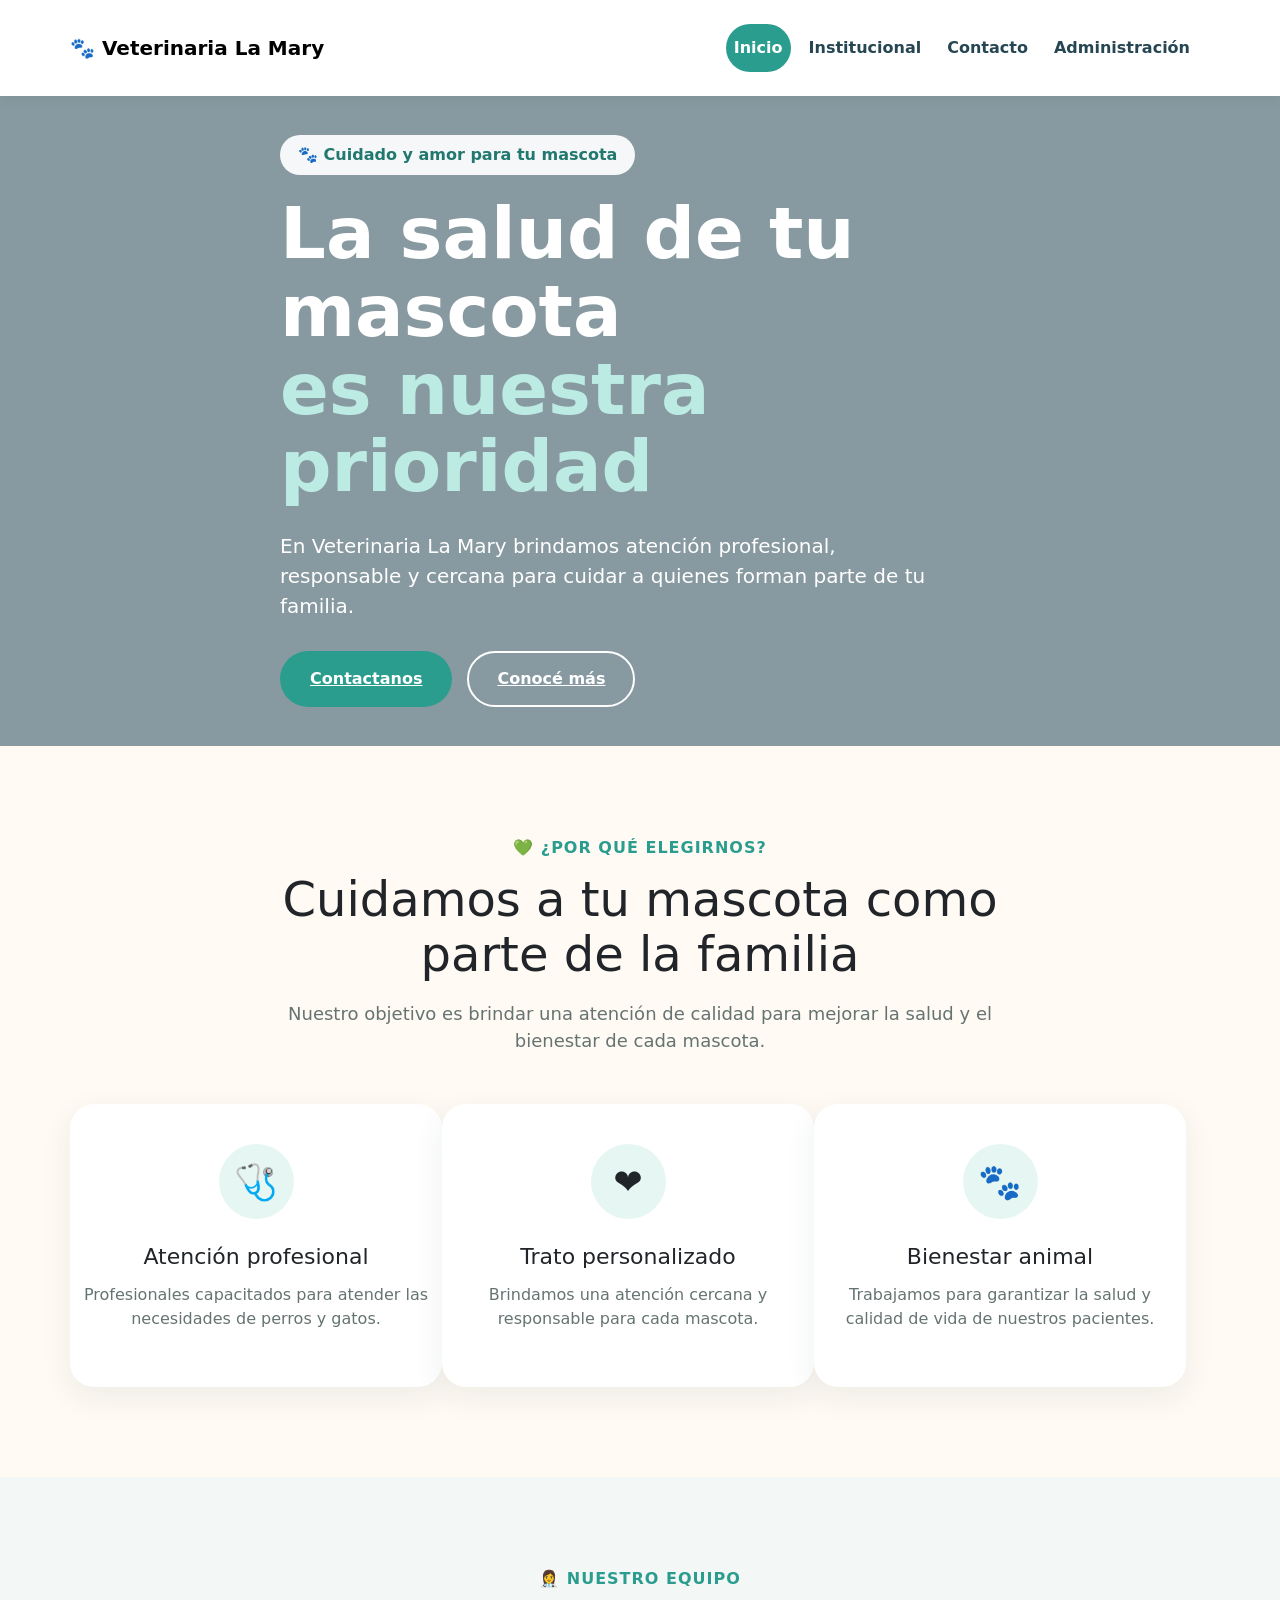
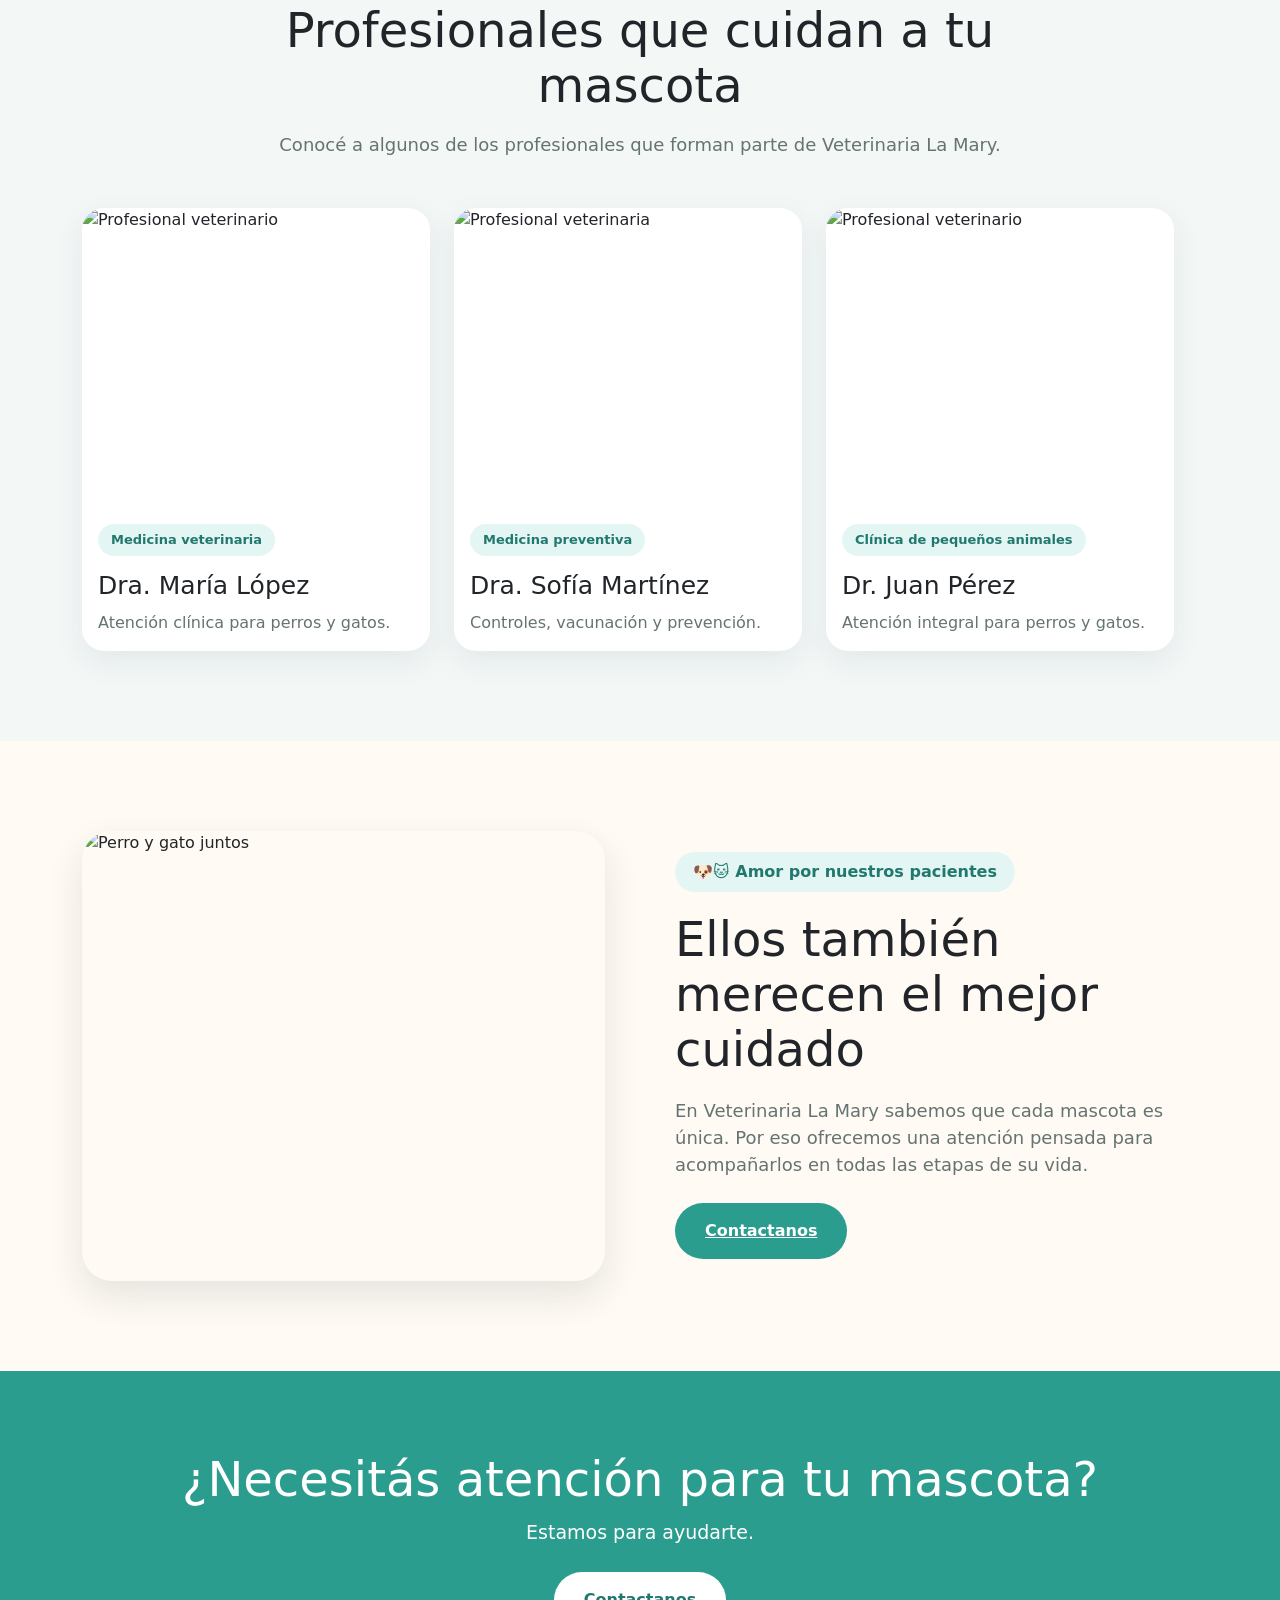
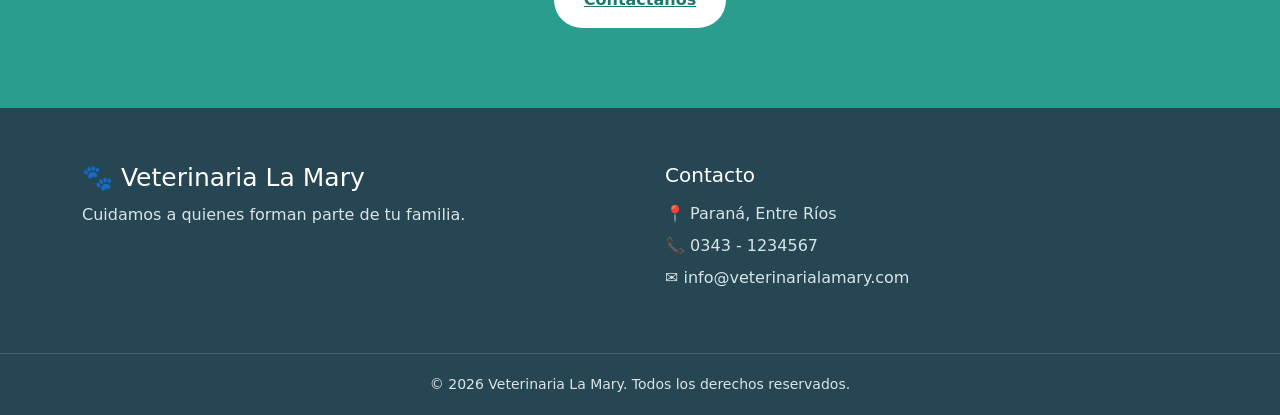
==== index.html @ 5f36e7ee "Add files via upload" ====
<!DOCTYPE html>
<html lang="es">

<head>
    <meta charset="UTF-8">
    <meta name="viewport" content="width=device-width, initial-scale=1.0">

    <title>Veterinaria La Mary</title>

    <!-- CSS propio -->
    <link rel="stylesheet" href="style.css?v=2">

    <!-- Bootstrap -->
    <link
        href="https://cdn.jsdelivr.net/npm/bootstrap@5.3.3/dist/css/bootstrap.min.css"
        rel="stylesheet"
    >
</head>

<body>

    <!-- ENCABEZADO -->
    <header class="header">

        <nav class="navbar navbar-expand-lg">

            <div class="container contenedor nav">

                <!-- LOGO -->
                <a href="index.html" class="navbar-brand logo">
                    🐾 Veterinaria La Mary
                </a>

                <!-- BOTÓN DEL MENÚ EN CELULAR -->
                <button
                    class="navbar-toggler"
                    type="button"
                    data-bs-toggle="collapse"
                    data-bs-target="#menuPrincipal"
                    aria-controls="menuPrincipal"
                    aria-expanded="false"
                    aria-label="Abrir menú"
                >
                    <span class="navbar-toggler-icon"></span>
                </button>

                <!-- MENÚ -->
                <div class="collapse navbar-collapse" id="menuPrincipal">

                    <nav class="navbar-nav ms-auto">

                        <a
                            href="index.html"
                            class="nav-link activo"
                        >
                            Inicio
                        </a>

                        <a
                            href="institucional.html"
                            class="nav-link"
                        >
                            Institucional
                        </a>

                        <a
                            href="contacto.html"
                            class="nav-link"
                        >
                            Contacto
                        </a>

                        <a
                            href="admin.html"
                            class="nav-link"
                        >
                            Administración
                        </a>

                    </nav>

                </div>

            </div>

        </nav>

    </header>


    <!-- PORTADA -->
    <main>

        <section class="hero">

            <div class="hero-contenido">

                <span class="etiqueta">
                    🐾 Cuidado y amor para tu mascota
                </span>

                <h1>
                    La salud de tu mascota
                    <span>es nuestra prioridad</span>
                </h1>

                <p>
                    En Veterinaria La Mary brindamos atención profesional,
                    responsable y cercana para cuidar a quienes forman parte
                    de tu familia.
                </p>

                <div class="botones">

                    <a
                        href="contacto.html"
                        class="boton boton-principal"
                    >
                        Contactanos
                    </a>

                    <a
                        href="institucional.html"
                        class="boton boton-secundario"
                    >
                        Conocé más
                    </a>

                </div>

            </div>

        </section>


        <!-- BENEFICIOS -->
        <section class="seccion beneficios">

            <div class="container contenedor">

                <div class="titulo-seccion">

                    <span>
                        💚 ¿Por qué elegirnos?
                    </span>

                    <h2>
                        Cuidamos a tu mascota como parte de la familia
                    </h2>

                    <p>
                        Nuestro objetivo es brindar una atención de calidad
                        para mejorar la salud y el bienestar de cada mascota.
                    </p>

                </div>


                <div class="beneficios-grid row g-4">

                    <article class="beneficio col-12 col-sm-6 col-lg-4">

                        <div class="icono">
                            🩺
                        </div>

                        <h3>
                            Atención profesional
                        </h3>

                        <p>
                            Profesionales capacitados para atender las
                            necesidades de perros y gatos.
                        </p>

                    </article>


                    <article class="beneficio col-12 col-sm-6 col-lg-4">

                        <div class="icono">
                            ❤️
                        </div>

                        <h3>
                            Trato personalizado
                        </h3>

                        <p>
                            Brindamos una atención cercana y responsable
                            para cada mascota.
                        </p>

                    </article>


                    <article class="beneficio col-12 col-sm-6 col-lg-4">

                        <div class="icono">
                            🐾
                        </div>

                        <h3>
                            Bienestar animal
                        </h3>

                        <p>
                            Trabajamos para garantizar la salud y calidad
                            de vida de nuestros pacientes.
                        </p>

                    </article>

                </div>

            </div>

        </section>


        <!-- PROFESIONALES -->
        <section class="seccion equipo">

            <div class="container contenedor">

                <div class="titulo-seccion">

                    <span>
                        👩‍⚕️ Nuestro equipo
                    </span>

                    <h2>
                        Profesionales que cuidan a tu mascota
                    </h2>

                    <p>
                        Conocé a algunos de los profesionales que forman parte
                        de Veterinaria La Mary.
                    </p>

                </div>


                <!-- GRID DE BOOTSTRAP -->
                <div class="profesionales-grid row g-4 justify-content-center">

                    <!-- PROFESIONAL 1 -->
                    <article class="profesional col-12 col-sm-6 col-lg-4">

                        <!-- BOOTSTRAP CARD -->
                        <div class="card h-100">

                            <img
                                src="./img/veterinario1.jpg"
                                alt="Profesional veterinario"
                                class="card-img-top img-fluid"
                            >

                            <div class="profesional-contenido card-body">

                                <span class="especialidad">
                                    Medicina veterinaria
                                </span>

                                <h3 class="card-title">
                                    Dra. María López
                                </h3>

                                <p class="card-text">
                                    Atención clínica para perros y gatos.
                                </p>

                            </div>

                        </div>

                    </article>


                    <!-- PROFESIONAL 2 -->
                    <article class="profesional col-12 col-sm-6 col-lg-4">

                        <!-- BOOTSTRAP CARD -->
                        <div class="card h-100">

                            <img
                                src="./img/veterinario2.jpg"
                                alt="Profesional veterinaria"
                                class="card-img-top img-fluid"
                            >

                            <div class="profesional-contenido card-body">

                                <span class="especialidad">
                                    Medicina preventiva
                                </span>

                                <h3 class="card-title">
                                    Dra. Sofía Martínez
                                </h3>

                                <p class="card-text">
                                    Controles, vacunación y prevención.
                                </p>

                            </div>

                        </div>

                    </article>


                    <!-- PROFESIONAL 3 -->
                    <article class="profesional col-12 col-sm-6 col-lg-4">

                        <!-- BOOTSTRAP CARD -->
                        <div class="card h-100">

                            <img
                                src="./img/veterinario3.jpg"
                                alt="Profesional veterinario"
                                class="card-img-top img-fluid"
                            >

                            <div class="profesional-contenido card-body">

                                <span class="especialidad">
                                    Clínica de pequeños animales
                                </span>

                                <h3 class="card-title">
                                    Dr. Juan Pérez
                                </h3>

                                <p class="card-text">
                                    Atención integral para perros y gatos.
                                </p>

                            </div>

                        </div>

                    </article>

                </div>

            </div>

        </section>


        <!-- MASCOTAS -->
        <section class="seccion mascotas">

            <div class="container contenedor mascotas-contenedor">

                <div class="mascotas-imagen">

                    <img
                        src="./img/mascotas.jpg"
                        alt="Perro y gato juntos"
                        class="img-fluid"
                    >

                </div>


                <div class="mascotas-texto">

                    <span class="etiqueta">
                        🐶🐱 Amor por nuestros pacientes
                    </span>

                    <h2>
                        Ellos también merecen
                        el mejor cuidado
                    </h2>

                    <p>
                        En Veterinaria La Mary sabemos que cada mascota
                        es única. Por eso ofrecemos una atención pensada
                        para acompañarlos en todas las etapas de su vida.
                    </p>

                    <a
                        href="contacto.html"
                        class="boton boton-principal"
                    >
                        Contactanos
                    </a>

                </div>

            </div>

        </section>


        <!-- LLAMADO A LA ACCIÓN -->
        <section class="cta">

            <div class="container contenedor">

                <h2>
                    ¿Necesitás atención para tu mascota?
                </h2>

                <p>
                    Estamos para ayudarte.
                </p>

                <a
                    href="contacto.html"
                    class="boton boton-blanco"
                >
                    Contactanos
                </a>

            </div>

        </section>

    </main>


    <!-- PIE DE PÁGINA -->
    <footer class="footer">

        <div class="container contenedor footer-contenido">

            <div>

                <h3>
                    🐾 Veterinaria La Mary
                </h3>

                <p>
                    Cuidamos a quienes forman parte de tu familia.
                </p>

            </div>


            <div>

                <h4>
                    Contacto
                </h4>

                <p>
                    📍 Paraná, Entre Ríos
                </p>

                <p>
                    📞 0343 - 1234567
                </p>

                <p>
                    ✉️ info@veterinarialamary.com
                </p>

            </div>

        </div>


        <div class="footer-bottom">

            <p>
                © 2026 Veterinaria La Mary. Todos los derechos reservados.
            </p>

        </div>

    </footer>


    <!-- JavaScript de Bootstrap -->
    <script
        src="https://cdn.jsdelivr.net/npm/bootstrap@5.3.3/dist/js/bootstrap.bundle.min.js">
    </script>

    <script src="js/app.js"></script>

</body>

</html>
---- style.css ----
/* =========================
   CONFIGURACIÓN GENERAL
========================= */

:root {
    --verde: #2a9d8f;
    --verde-oscuro: #21786e;
    --verde-claro: #70c1b3;

    --crema: #fffaf3;
    --crema-oscuro: #f5eee3;

    --azul: #264653;

    --blanco: #ffffff;

    --gris: #f3f7f6;
    --gris-texto: #657472;
}

* {
    margin: 0;
    padding: 0;
    box-sizing: border-box;
}

html {
    scroll-behavior: smooth;
}

body {
    font-family: Arial, Helvetica, sans-serif;
    color: var(--azul);
    background-color: var(--crema);
    line-height: 1.6;
}

img {
    max-width: 100%;
    display: block;
}

a {
    text-decoration: none;
    color: inherit;
}

.contenedor {
    width: min(1100px, 90%);
    margin: 0 auto;
}


/* =========================
   HEADER
========================= */

.header {
    background-color: var(--blanco);
    position: sticky;
    top: 0;
    z-index: 1000;
    box-shadow: 0 2px 12px rgba(0, 0, 0, 0.06);
}

.nav {
    min-height: 80px;
    display: flex;
    align-items: center;
    justify-content: space-between;
    gap: 30px;
}

.logo {
    font-size: 28px;
    font-weight: 800;
    color: var(--azul);
    white-space: nowrap;
}

.nav nav {
    display: flex;
    align-items: center;
    gap: 10px;
}

.nav nav a {
    padding: 12px 20px;
    border-radius: 30px;
    font-weight: 700;
    color: var(--azul);
    transition: 0.3s ease;
}

.nav nav a:hover {
    color: var(--verde);
    background-color: #eaf7f5;
}

.nav nav a.activo {
    background-color: var(--verde);
    color: var(--blanco);
}


/* =========================
   PORTADA / HERO
========================= */

.hero {
    min-height: 650px;

    background-image:
        linear-gradient(
            rgba(38, 70, 83, 0.55),
            rgba(38, 70, 83, 0.55)
        ),
        url("./img/portada.jpg");

    background-size: cover;
    background-position: center;

    display: flex;
    align-items: center;
}

.hero-contenido {
    width: min(1100px, 90%);
    margin: 0 auto;
    color: var(--blanco);
    max-width: 720px;
}

.etiqueta {
    display: inline-block;
    background-color: rgba(255, 255, 255, 0.92);
    color: var(--verde-oscuro);
    padding: 8px 18px;
    border-radius: 30px;
    font-weight: 700;
    margin-bottom: 20px;
}

.hero h1 {
    font-size: clamp(42px, 6vw, 72px);
    line-height: 1.08;
    margin-bottom: 25px;
    font-weight: 800;
}

.hero h1 span {
    display: block;
    color: #bcebe4;
}

.hero p {
    font-size: 20px;
    max-width: 650px;
    margin-bottom: 30px;
}

.botones {
    display: flex;
    gap: 15px;
    flex-wrap: wrap;
}

.boton {
    display: inline-block;
    padding: 14px 28px;
    border-radius: 30px;
    font-weight: 700;
    transition: 0.3s ease;
    border: 2px solid transparent;
}

.boton-principal {
    background-color: var(--verde);
    color: var(--blanco);
}

.boton-principal:hover {
    background-color: var(--verde-oscuro);
    transform: translateY(-2px);
}

.boton-secundario {
    background-color: transparent;
    color: var(--blanco);
    border-color: var(--blanco);
}

.boton-secundario:hover {
    background-color: var(--blanco);
    color: var(--azul);
}

.boton-blanco {
    background-color: var(--blanco);
    color: var(--verde-oscuro);
}

.boton-blanco:hover {
    transform: translateY(-2px);
}


/* =========================
   SECCIONES
========================= */

.seccion {
    padding: 90px 0;
}

.titulo-seccion {
    text-align: center;
    max-width: 750px;
    margin: 0 auto 50px;
}

.titulo-seccion > span {
    display: inline-block;
    color: var(--verde);
    font-weight: 800;
    text-transform: uppercase;
    letter-spacing: 1px;
    margin-bottom: 12px;
}

.titulo-seccion h2 {
    font-size: clamp(32px, 4vw, 48px);
    line-height: 1.15;
    margin-bottom: 18px;
}

.titulo-seccion p {
    color: var(--gris-texto);
    font-size: 18px;
}


/* =========================
   BENEFICIOS
========================= */

.beneficios {
    background-color: var(--crema);
}

.beneficios-grid {
    width: 100%;
}

.beneficio {
    background-color: var(--blanco);
    padding: 40px 30px;
    text-align: center;
    border-radius: 24px;
    box-shadow: 0 10px 30px rgba(38, 70, 83, 0.08);
    transition: 0.3s ease;
}

.beneficio:hover {
    transform: translateY(-6px);
}

.icono {
    width: 75px;
    height: 75px;
    margin: 0 auto 25px;
    border-radius: 50%;
    background-color: #e5f6f3;

    display: flex;
    align-items: center;
    justify-content: center;

    font-size: 35px;
}

.beneficio h3 {
    font-size: 22px;
    margin-bottom: 12px;
}

.beneficio p {
    color: var(--gris-texto);
}


/* =========================
   PROFESIONALES
========================= */

.equipo {
    background-color: var(--gris);
}

.profesionales-grid {
    width: 100%;
}

.profesional {
    transition: 0.3s ease;
}

.profesional:hover {
    transform: translateY(-6px);
}

.profesional .card {
    height: 100%;
    background-color: var(--blanco);
    border: none;
    border-radius: 22px;
    overflow: hidden;
    box-shadow: 0 10px 30px rgba(38, 70, 83, 0.08);
}

.profesional img {
    width: 100%;
    height: 300px;
    object-fit: cover;
}

.profesional-contenido {
    padding: 25px;
}

.especialidad {
    display: inline-block;
    background-color: #e4f6f3;
    color: var(--verde-oscuro);
    padding: 6px 13px;
    border-radius: 20px;
    font-size: 13px;
    font-weight: 700;
    margin-bottom: 15px;
}

.profesional h3 {
    font-size: 25px;
    margin-bottom: 10px;
}

.profesional p {
    color: var(--gris-texto);
}


/* =========================
   MASCOTAS
========================= */

.mascotas {
    background-color: var(--crema);
}

.mascotas-contenedor {
    display: grid;
    grid-template-columns: 1fr 1fr;
    gap: 70px;
    align-items: center;
}

.mascotas-imagen img {
    width: 100%;
    height: 450px;
    object-fit: cover;
    border-radius: 30px;
    box-shadow: 0 15px 35px rgba(38, 70, 83, 0.12);
}

.mascotas-texto .etiqueta {
    background-color: #e4f6f3;
    color: var(--verde-oscuro);
}

.mascotas-texto h2 {
    font-size: clamp(32px, 4vw, 48px);
    line-height: 1.15;
    margin-bottom: 20px;
}

.mascotas-texto p {
    color: var(--gris-texto);
    font-size: 18px;
    margin-bottom: 25px;
}


/* =========================
   CTA
========================= */

.cta {
    background-color: var(--verde);
    color: var(--blanco);
    text-align: center;
    padding: 80px 0;
}

.cta h2 {
    font-size: clamp(32px, 4vw, 48px);
    margin-bottom: 10px;
}

.cta p {
    font-size: 19px;
    margin-bottom: 25px;
}


/* =========================
   FOOTER
========================= */

.footer {
    background-color: var(--azul);
    color: var(--blanco);
}

.footer-contenido {
    padding: 55px 0;
    display: grid;
    grid-template-columns: 1fr 1fr;
    gap: 50px;
}

.footer h3 {
    font-size: 25px;
    margin-bottom: 10px;
}

.footer h4 {
    font-size: 20px;
    margin-bottom: 15px;
}

.footer p {
    color: #d9e4e6;
    margin-bottom: 8px;
}

.footer-bottom {
    border-top: 1px solid rgba(255, 255, 255, 0.15);
    text-align: center;
    padding: 20px;
}

.footer-bottom p {
    margin: 0;
    font-size: 14px;
}


/* =========================
   RESPONSIVE
========================= */

@media (max-width: 900px) {

    .mascotas-contenedor {
        grid-template-columns: 1fr;
        gap: 40px;
    }

    .hero {
        min-height: 580px;
    }
}


@media (max-width: 700px) {

    .nav {
        flex-direction: column;
        justify-content: center;
        padding: 20px 0;
    }

    .logo {
        font-size: 24px;
    }

    .nav nav {
        flex-wrap: wrap;
        justify-content: center;
    }

    .nav nav a {
        padding: 9px 13px;
    }

    .hero {
        min-height: 600px;
        background-position: center;
    }

    .hero-contenido {
        text-align: center;
    }

    .hero h1 {
        font-size: 42px;
    }

    .hero p {
        font-size: 17px;
    }

    .botones {
        justify-content: center;
    }

    .seccion {
        padding: 65px 0;
    }

    .profesional img {
        height: 280px;
    }

    .mascotas-imagen img {
        height: 350px;
    }

    .footer-contenido {
        grid-template-columns: 1fr;
        gap: 30px;
        text-align: center;
    }
}


/* =========================================
   PAGINAS INSTITUCIONAL Y CONTACTO
========================================= */

.pagina-institucional,
.pagina-contacto {
    background-image:
        linear-gradient(
            rgba(255, 250, 243, 0.72),
            rgba(255, 250, 243, 0.82)
        ),
        url("./img/mascotas.jpg");

    background-size: cover;
    background-position: center;
    background-attachment: fixed;
}


/* =========================
   CONTENIDO GENERAL
========================= */

.pagina-contenido {
    min-height: calc(100vh - 80px);
    padding: 75px 20px 90px;
}


/* =========================
   TITULO
========================= */

.titulo-pagina {
    text-align: center;
    max-width: 800px;
    margin: 0 auto 45px;
}

.titulo-pagina h1 {
    color: var(--azul);
    font-size: clamp(38px, 5vw, 58px);
    line-height: 1.1;
    margin-bottom: 12px;
}

.titulo-pagina p {
    color: var(--azul);
    font-size: 19px;
}


/* =========================================
   INSTITUCIONAL
========================================= */

.tarjeta-institucional {
    width: min(950px, 100%);
    margin: 0 auto;
    padding: 45px;
    background: rgba(255, 255, 255, 0.92);
    border-radius: 25px;
    box-shadow: 0 15px 45px rgba(38, 70, 83, 0.15);
    backdrop-filter: blur(5px);
}

.bloque-institucional {
    display: grid;
    grid-template-columns: 75px 1fr;
    gap: 25px;
    align-items: start;
    padding: 25px 0;
    border-bottom: 1px solid #e5eeee;
}

.bloque-institucional:first-child {
    padding-top: 0;
}

.icono-institucional {
    width: 65px;
    height: 65px;
    border-radius: 50%;
    background-color: #dff4ef;
    color: var(--verde);
    display: flex;
    align-items: center;
    justify-content: center;
    font-size: 30px;
}

.bloque-institucional h2 {
    color: var(--azul);
    font-size: 27px;
    margin-bottom: 10px;
}

.bloque-institucional p {
    color: var(--gris-texto);
    font-size: 17px;
    margin-bottom: 8px;
}


/* =========================
   VALORES
========================= */

.valores-institucional {
    padding-top: 30px;
}

.titulo-valores {
    display: flex;
    align-items: center;
    gap: 20px;
    margin-bottom: 25px;
}

.titulo-valores h2 {
    color: var(--azul);
    font-size: 27px;
}

.valores-grid {
    display: grid;
    grid-template-columns: repeat(3, 1fr);
    gap: 20px;
}

.valor {
    background-color: rgba(228, 246, 243, 0.75);
    border-radius: 18px;
    padding: 25px 20px;
    text-align: center;
}

.valor > span {
    font-size: 30px;
    display: block;
    margin-bottom: 10px;
}

.valor h3 {
    color: var(--azul);
    font-size: 19px;
    margin-bottom: 8px;
}

.valor p {
    color: var(--gris-texto);
    font-size: 15px;
}


/* =========================================
   CONTACTO
========================================= */

.contacto-grid {
    width: min(1000px, 100%);
    margin: 0 auto;
    display: grid;
    grid-template-columns: 1fr 1fr;
    gap: 25px;
}

.tarjeta-contacto {
    background: rgba(255, 255, 255, 0.93);
    border-radius: 25px;
    padding: 40px;
    box-shadow: 0 15px 45px rgba(38, 70, 83, 0.15);
    backdrop-filter: blur(5px);
}

.tarjeta-contacto h2 {
    color: var(--azul);
    font-size: 30px;
    margin-bottom: 30px;
}


/* =========================
   DATOS
========================= */

.dato-contacto {
    display: grid;
    grid-template-columns: 60px 1fr;
    gap: 18px;
    align-items: center;
    margin-bottom: 25px;
}

.icono-contacto {
    width: 55px;
    height: 55px;
    border-radius: 50%;
    background-color: #dff4ef;
    color: var(--verde);
    display: flex;
    align-items: center;
    justify-content: center;
    font-size: 25px;
}

.dato-contacto h3 {
    color: var(--azul);
    font-size: 18px;
    margin-bottom: 3px;
}

.dato-contacto p {
    color: var(--gris-texto);
    font-size: 15px;
    margin: 0;
}


/* =========================
   FRASE
========================= */

.frase-contacto {
    margin-top: 30px;
    padding: 20px;
    background-color: #e7f6f3;
    border-radius: 18px;
    display: flex;
    align-items: center;
    justify-content: center;
    gap: 15px;
    color: var(--verde-oscuro);
    text-align: center;
}

.frase-contacto p {
    font-size: 17px;
    font-style: italic;
    font-weight: 700;
    margin: 0;
}


/* =========================
   FORMULARIO
========================= */

.campo {
    margin-bottom: 18px;
}

.campo label {
    display: block;
    color: var(--azul);
    font-weight: 700;
    margin-bottom: 7px;
}

.campo input,
.campo textarea {
    width: 100%;
    border: 1px solid #d5e1df;
    border-radius: 10px;
    padding: 13px 15px;
    font-family: inherit;
    font-size: 15px;
    background-color: rgba(255, 255, 255, 0.9);
    color: var(--azul);
    outline: none;
    transition: 0.3s ease;
}

.campo input:focus,
.campo textarea:focus {
    border-color: var(--verde);
    box-shadow: 0 0 0 3px rgba(42, 157, 143, 0.12);
}

.campo textarea {
    resize: vertical;
}

.tarjeta-contacto button {
    width: 100%;
    border: none;
    border-radius: 25px;
    padding: 14px;
    background-color: var(--verde);
    color: white;
    font-size: 16px;
    font-weight: 700;
    cursor: pointer;
    transition: 0.3s ease;
}

.tarjeta-contacto button:hover {
    background-color: var(--verde-oscuro);
    transform: translateY(-2px);
}


/* =========================================
   RESPONSIVE - PAGINAS INTERNAS
========================================= */

@media (max-width: 800px) {

    .tarjeta-institucional {
        padding: 30px 25px;
    }

    .valores-grid {
        grid-template-columns: 1fr;
    }

    .contacto-grid {
        grid-template-columns: 1fr;
    }

}


@media (max-width: 600px) {

    .pagina-contenido {
        padding: 50px 15px 70px;
    }

    .bloque-institucional {
        grid-template-columns: 1fr;
        text-align: center;
    }

    .icono-institucional {
        margin: 0 auto;
    }

    .titulo-valores {
        flex-direction: column;
        text-align: center;
    }

    .tarjeta-contacto {
        padding: 30px 22px;
    }

}


/* =========================================
   NAVBAR BOOTSTRAP - ADMINISTRACIÓN
========================================= */

/* Fondo blanco igual al navbar de Contacto */

.pagina-contacto > .navbar {
    background-color: var(--blanco);
    min-height: 80px;
    box-shadow: 0 2px 12px rgba(0, 0, 0, 0.06);
    position: sticky;
    top: 0;
    z-index: 1000;
}


/* Nombre Veterinaria La Mary */

.pagina-contacto > .navbar .navbar-brand {
    color: var(--azul) !important;
    font-size: 28px;
    font-weight: 800;
    transition: 0.3s ease;
}

.pagina-contacto > .navbar .navbar-brand:hover {
    color: var(--verde) !important;
}


/* Links del menú */

.pagina-contacto > .navbar .nav-link {
    color: var(--azul) !important;
    font-weight: 700;
    padding: 12px 20px !important;
    border-radius: 30px;
    margin-left: 4px;
    transition: 0.3s ease;
}


/* Efecto al pasar el mouse */

.pagina-contacto > .navbar .nav-link:hover {
    color: var(--verde) !important;
    background-color: #eaf7f5;
}


/* Página activa */

.pagina-contacto > .navbar .nav-link.active {
    background-color: var(--verde) !important;
    color: var(--blanco) !important;
}


/* Botón hamburguesa */

.pagina-contacto > .navbar .navbar-toggler {
    border: 2px solid var(--azul);
    padding: 7px 10px;
}

.pagina-contacto > .navbar .navbar-toggler:focus {
    box-shadow: 0 0 0 3px rgba(42, 157, 143, 0.20);
}


/* Icono hamburguesa */

.pagina-contacto > .navbar .navbar-toggler-icon {
    background-image: url("data:image/svg+xml,%3csvg xmlns='http://www.w3.org/2000/svg' viewBox='0 0 30 30'%3e%3cpath stroke='%23264653' stroke-linecap='round' stroke-miterlimit='10' stroke-width='2' d='M4 7h22M4 15h22M4 23h22'/%3e%3c/svg%3e");
}


/* =========================================
   NAVBAR BOOTSTRAP - RESPONSIVE
========================================= */

@media (max-width: 991.98px) {

    .pagina-contacto > .navbar .navbar-collapse {
        background-color: var(--blanco);
        padding: 15px 0;
        margin-top: 10px;
        border-radius: 15px;
    }

    .pagina-contacto > .navbar .nav-link {
        margin: 4px 10px;
        text-align: center;
    }

}


@media (max-width: 700px) {

    .pagina-contacto > .navbar .navbar-brand {
        font-size: 23px;
    }

}
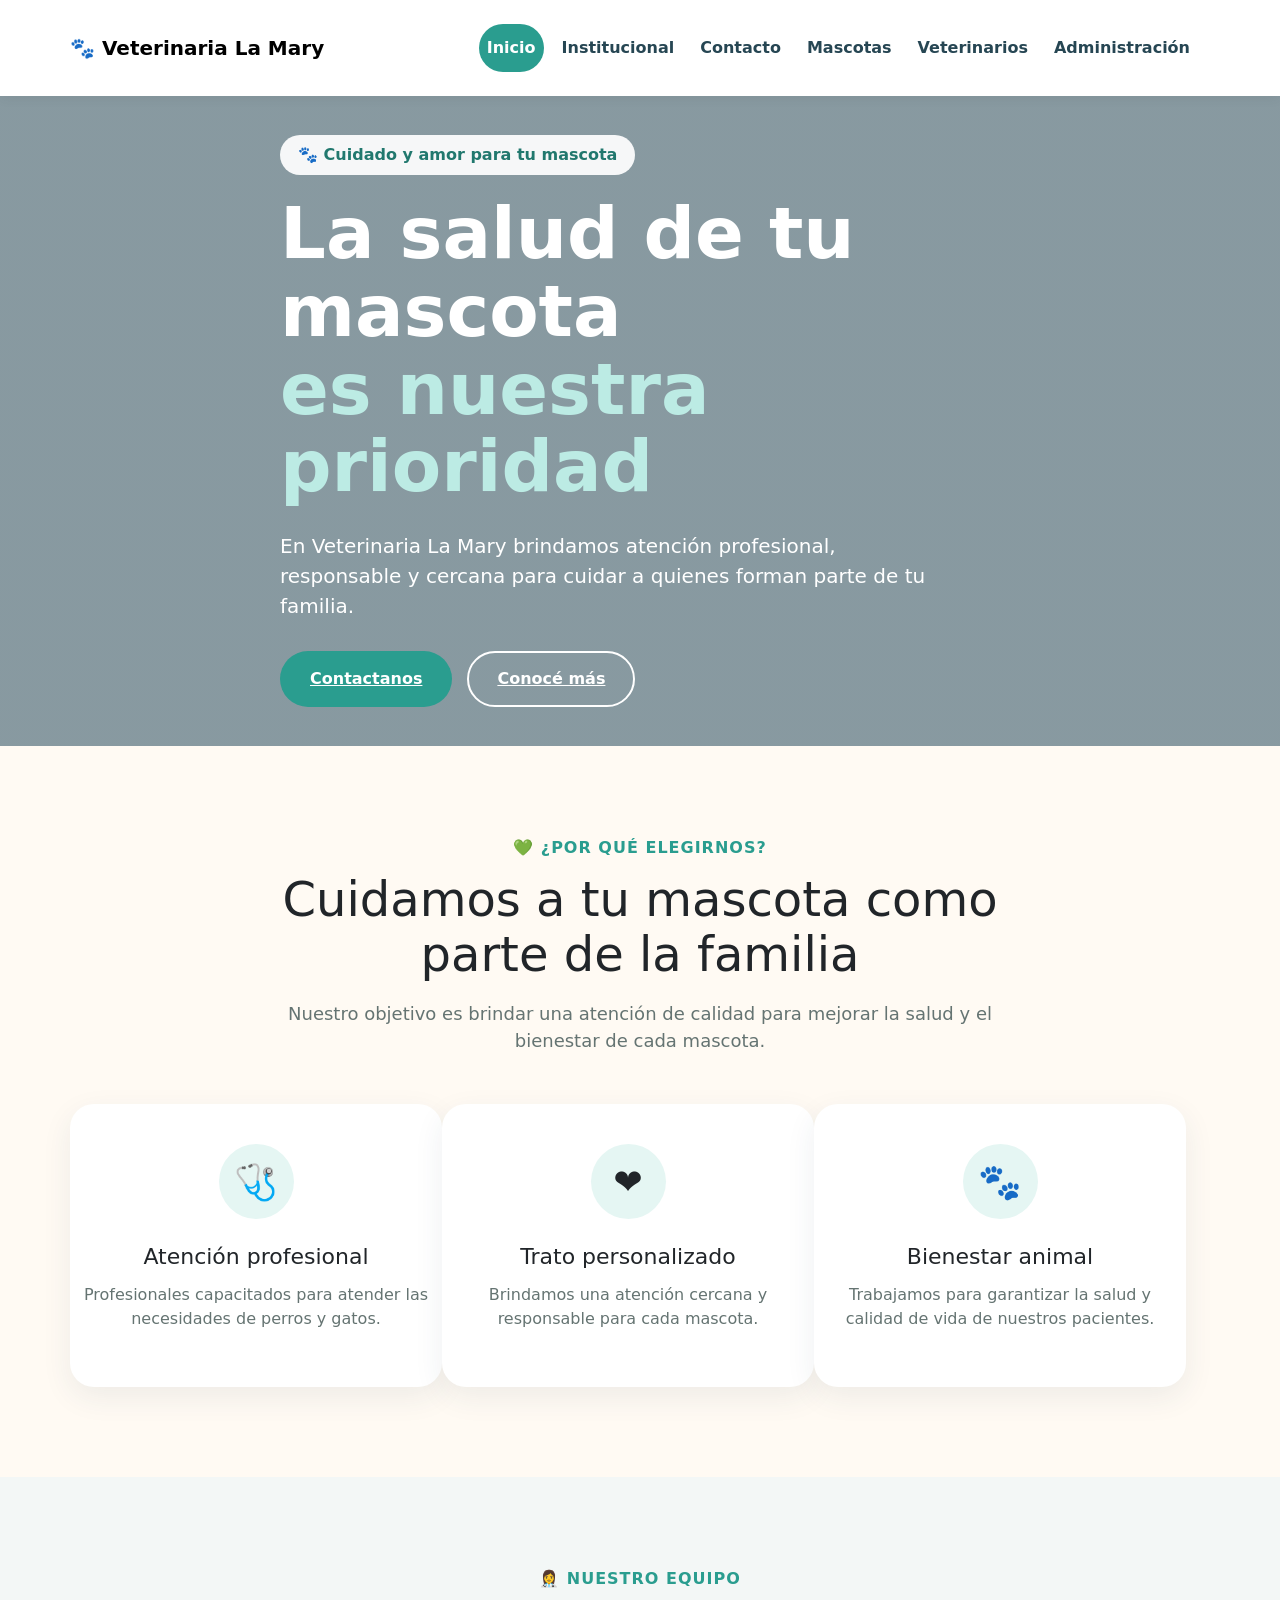
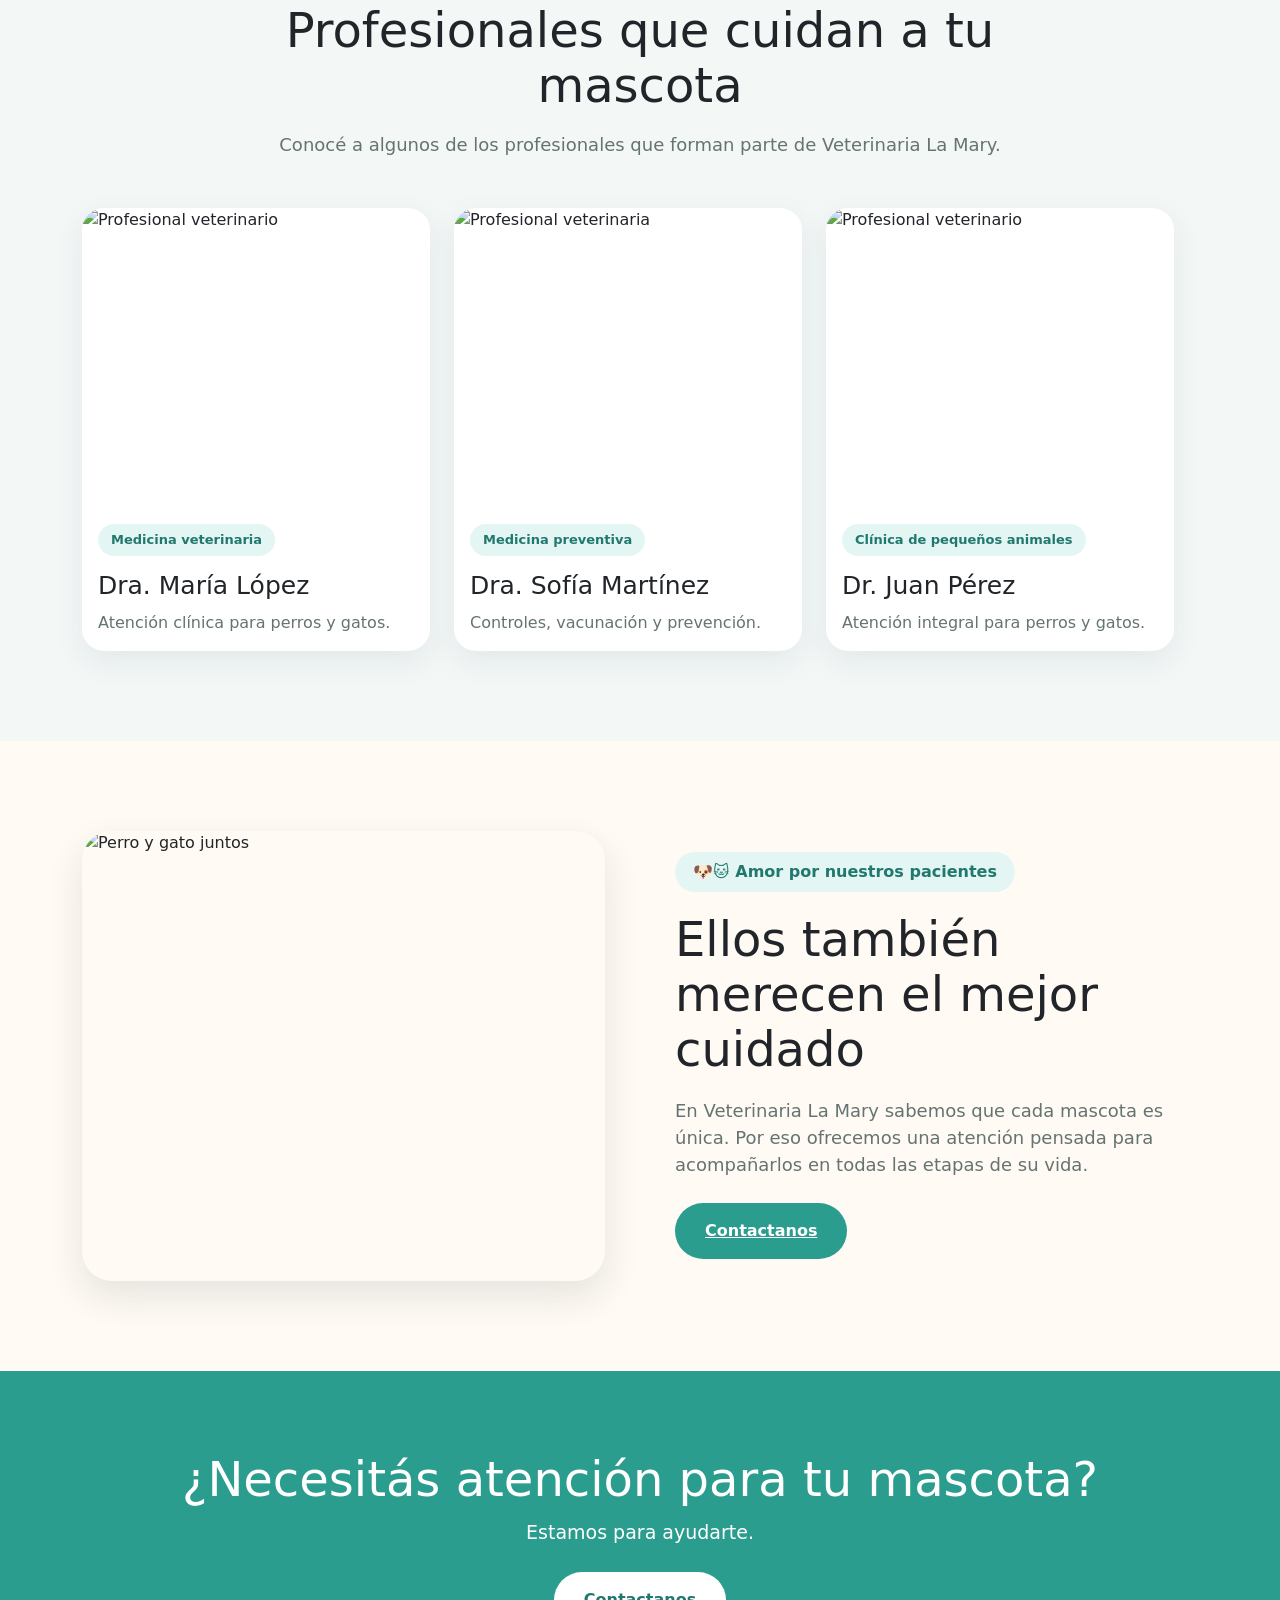
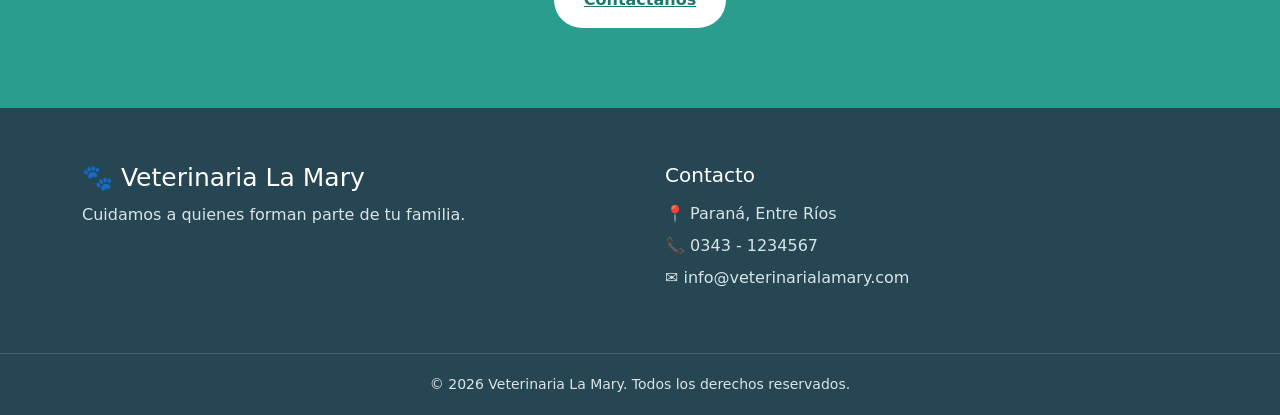
==== commit 9880525c: "Update index.html" ====
--- a/index.html
+++ b/index.html
@@ -1,6 +1,6 @@
+
 <!DOCTYPE html>
 <html lang="es">
-
 <head>
     <meta charset="UTF-8">
     <meta name="viewport" content="width=device-width, initial-scale=1.0">
@@ -11,19 +11,14 @@
     <link rel="stylesheet" href="style.css?v=2">
 
     <!-- Bootstrap -->
-    <link
-        href="https://cdn.jsdelivr.net/npm/bootstrap@5.3.3/dist/css/bootstrap.min.css"
-        rel="stylesheet"
-    >
+    <link href="https://cdn.jsdelivr.net/npm/bootstrap@5.3.3/dist/css/bootstrap.min.css" rel="stylesheet">
 </head>
 
 <body>
 
     <!-- ENCABEZADO -->
     <header class="header">
-
         <nav class="navbar navbar-expand-lg">
-
             <div class="container contenedor nav">
 
                 <!-- LOGO -->
@@ -39,60 +34,49 @@
                     data-bs-target="#menuPrincipal"
                     aria-controls="menuPrincipal"
                     aria-expanded="false"
-                    aria-label="Abrir menú"
-                >
+                    aria-label="Abrir menú">
                     <span class="navbar-toggler-icon"></span>
                 </button>
 
                 <!-- MENÚ -->
                 <div class="collapse navbar-collapse" id="menuPrincipal">
-
                     <nav class="navbar-nav ms-auto">
 
-                        <a
-                            href="index.html"
-                            class="nav-link activo"
-                        >
+                        <a href="index.html" class="nav-link activo">
                             Inicio
                         </a>
 
-                        <a
-                            href="institucional.html"
-                            class="nav-link"
-                        >
+                        <a href="institucional.html" class="nav-link">
                             Institucional
                         </a>
 
-                        <a
-                            href="contacto.html"
-                            class="nav-link"
-                        >
+                        <a href="contacto.html" class="nav-link">
                             Contacto
                         </a>
 
-                        <a
-                            href="admin.html"
-                            class="nav-link"
-                        >
+                        <!-- NUEVOS ACCESOS PARA LA TERCERA ENTREGA -->
+                        <a href="mascotas.html" class="nav-link">
+                            Mascotas
+                        </a>
+
+                        <a href="veterinarios.html" class="nav-link">
+                            Veterinarios
+                        </a>
+
+                        <!-- SE CONSERVA LA ADMINISTRACIÓN COMPLETA -->
+                        <a href="admin.html" class="nav-link">
                             Administración
                         </a>
 
                     </nav>
-
-                </div>
-
-            </div>
-
+                </div>
+            </div>
         </nav>
-
     </header>
-
 
     <!-- PORTADA -->
     <main>
-
         <section class="hero">
-
             <div class="hero-contenido">
 
                 <span class="etiqueta">
@@ -111,38 +95,24 @@
                 </p>
 
                 <div class="botones">
-
-                    <a
-                        href="contacto.html"
-                        class="boton boton-principal"
-                    >
+                    <a href="contacto.html" class="boton boton-principal">
                         Contactanos
                     </a>
 
-                    <a
-                        href="institucional.html"
-                        class="boton boton-secundario"
-                    >
+                    <a href="institucional.html" class="boton boton-secundario">
                         Conocé más
                     </a>
-
-                </div>
-
-            </div>
-
-        </section>
-
+                </div>
+
+            </div>
+        </section>
 
         <!-- BENEFICIOS -->
         <section class="seccion beneficios">
-
             <div class="container contenedor">
 
                 <div class="titulo-seccion">
-
-                    <span>
-                        💚 ¿Por qué elegirnos?
-                    </span>
+                    <span>💚 ¿Por qué elegirnos?</span>
 
                     <h2>
                         Cuidamos a tu mascota como parte de la familia
@@ -152,82 +122,53 @@
                         Nuestro objetivo es brindar una atención de calidad
                         para mejorar la salud y el bienestar de cada mascota.
                     </p>
-
-                </div>
-
+                </div>
 
                 <div class="beneficios-grid row g-4">
 
                     <article class="beneficio col-12 col-sm-6 col-lg-4">
-
-                        <div class="icono">
-                            🩺
-                        </div>
-
-                        <h3>
-                            Atención profesional
-                        </h3>
+                        <div class="icono">🩺</div>
+
+                        <h3>Atención profesional</h3>
 
                         <p>
                             Profesionales capacitados para atender las
                             necesidades de perros y gatos.
                         </p>
-
-                    </article>
-
+                    </article>
 
                     <article class="beneficio col-12 col-sm-6 col-lg-4">
-
-                        <div class="icono">
-                            ❤️
-                        </div>
-
-                        <h3>
-                            Trato personalizado
-                        </h3>
+                        <div class="icono">❤️</div>
+
+                        <h3>Trato personalizado</h3>
 
                         <p>
                             Brindamos una atención cercana y responsable
                             para cada mascota.
                         </p>
-
-                    </article>
-
+                    </article>
 
                     <article class="beneficio col-12 col-sm-6 col-lg-4">
-
-                        <div class="icono">
-                            🐾
-                        </div>
-
-                        <h3>
-                            Bienestar animal
-                        </h3>
+                        <div class="icono">🐾</div>
+
+                        <h3>Bienestar animal</h3>
 
                         <p>
                             Trabajamos para garantizar la salud y calidad
                             de vida de nuestros pacientes.
                         </p>
-
-                    </article>
-
-                </div>
-
-            </div>
-
-        </section>
-
+                    </article>
+
+                </div>
+            </div>
+        </section>
 
         <!-- PROFESIONALES -->
         <section class="seccion equipo">
-
             <div class="container contenedor">
 
                 <div class="titulo-seccion">
-
-                    <span>
-                        👩‍⚕️ Nuestro equipo
-                    </span>
+                    <span>👩‍⚕️ Nuestro equipo</span>
 
                     <h2>
                         Profesionales que cuidan a tu mascota
@@ -237,136 +178,92 @@
                         Conocé a algunos de los profesionales que forman parte
                         de Veterinaria La Mary.
                     </p>
-
-                </div>
-
-
-                <!-- GRID DE BOOTSTRAP -->
+                </div>
+
                 <div class="profesionales-grid row g-4 justify-content-center">
 
                     <!-- PROFESIONAL 1 -->
                     <article class="profesional col-12 col-sm-6 col-lg-4">
-
-                        <!-- BOOTSTRAP CARD -->
                         <div class="card h-100">
-
                             <img
                                 src="./img/veterinario1.jpg"
                                 alt="Profesional veterinario"
-                                class="card-img-top img-fluid"
-                            >
+                                class="card-img-top img-fluid">
 
                             <div class="profesional-contenido card-body">
-
                                 <span class="especialidad">
                                     Medicina veterinaria
                                 </span>
 
-                                <h3 class="card-title">
-                                    Dra. María López
-                                </h3>
+                                <h3 class="card-title">Dra. María López</h3>
 
                                 <p class="card-text">
                                     Atención clínica para perros y gatos.
                                 </p>
-
                             </div>
-
                         </div>
-
-                    </article>
-
+                    </article>
 
                     <!-- PROFESIONAL 2 -->
                     <article class="profesional col-12 col-sm-6 col-lg-4">
-
-                        <!-- BOOTSTRAP CARD -->
                         <div class="card h-100">
-
                             <img
                                 src="./img/veterinario2.jpg"
                                 alt="Profesional veterinaria"
-                                class="card-img-top img-fluid"
-                            >
+                                class="card-img-top img-fluid">
 
                             <div class="profesional-contenido card-body">
-
                                 <span class="especialidad">
                                     Medicina preventiva
                                 </span>
 
-                                <h3 class="card-title">
-                                    Dra. Sofía Martínez
-                                </h3>
+                                <h3 class="card-title">Dra. Sofía Martínez</h3>
 
                                 <p class="card-text">
                                     Controles, vacunación y prevención.
                                 </p>
-
                             </div>
-
                         </div>
-
-                    </article>
-
+                    </article>
 
                     <!-- PROFESIONAL 3 -->
                     <article class="profesional col-12 col-sm-6 col-lg-4">
-
-                        <!-- BOOTSTRAP CARD -->
                         <div class="card h-100">
-
                             <img
                                 src="./img/veterinario3.jpg"
                                 alt="Profesional veterinario"
-                                class="card-img-top img-fluid"
-                            >
+                                class="card-img-top img-fluid">
 
                             <div class="profesional-contenido card-body">
-
                                 <span class="especialidad">
                                     Clínica de pequeños animales
                                 </span>
 
-                                <h3 class="card-title">
-                                    Dr. Juan Pérez
-                                </h3>
+                                <h3 class="card-title">Dr. Juan Pérez</h3>
 
                                 <p class="card-text">
                                     Atención integral para perros y gatos.
                                 </p>
-
                             </div>
-
                         </div>
-
-                    </article>
-
-                </div>
-
-            </div>
-
-        </section>
-
+                    </article>
+
+                </div>
+            </div>
+        </section>
 
         <!-- MASCOTAS -->
         <section class="seccion mascotas">
-
             <div class="container contenedor mascotas-contenedor">
 
                 <div class="mascotas-imagen">
-
                     <img
                         src="./img/mascotas.jpg"
                         alt="Perro y gato juntos"
-                        class="img-fluid"
-                    >
-
-                </div>
-
+                        class="img-fluid">
+                </div>
 
                 <div class="mascotas-texto">
-
                     <span class="etiqueta">
                         🐶🐱 Amor por nuestros pacientes
                     </span>
@@ -382,106 +279,64 @@
                         para acompañarlos en todas las etapas de su vida.
                     </p>
 
-                    <a
-                        href="contacto.html"
-                        class="boton boton-principal"
-                    >
+                    <a href="contacto.html" class="boton boton-principal">
                         Contactanos
                     </a>
-
-                </div>
-
-            </div>
-
-        </section>
-
+                </div>
+
+            </div>
+        </section>
 
         <!-- LLAMADO A LA ACCIÓN -->
         <section class="cta">
-
             <div class="container contenedor">
 
-                <h2>
-                    ¿Necesitás atención para tu mascota?
-                </h2>
-
-                <p>
-                    Estamos para ayudarte.
-                </p>
-
-                <a
-                    href="contacto.html"
-                    class="boton boton-blanco"
-                >
+                <h2>¿Necesitás atención para tu mascota?</h2>
+
+                <p>Estamos para ayudarte.</p>
+
+                <a href="contacto.html" class="boton boton-blanco">
                     Contactanos
                 </a>
 
             </div>
-
-        </section>
-
+        </section>
     </main>
-
 
     <!-- PIE DE PÁGINA -->
     <footer class="footer">
-
         <div class="container contenedor footer-contenido">
 
             <div>
-
-                <h3>
-                    🐾 Veterinaria La Mary
-                </h3>
+                <h3>🐾 Veterinaria La Mary</h3>
 
                 <p>
                     Cuidamos a quienes forman parte de tu familia.
                 </p>
-
-            </div>
-
+            </div>
 
             <div>
-
-                <h4>
-                    Contacto
-                </h4>
-
-                <p>
-                    📍 Paraná, Entre Ríos
-                </p>
-
-                <p>
-                    📞 0343 - 1234567
-                </p>
-
-                <p>
-                    ✉️ info@veterinarialamary.com
-                </p>
-
+                <h4>Contacto</h4>
+
+                <p>📍 Paraná, Entre Ríos</p>
+                <p>📞 0343 - 1234567</p>
+                <p>✉️ info@veterinarialamary.com</p>
             </div>
 
         </div>
 
-
         <div class="footer-bottom">
-
             <p>
                 © 2026 Veterinaria La Mary. Todos los derechos reservados.
             </p>
-
         </div>
-
     </footer>
 
-
     <!-- JavaScript de Bootstrap -->
-    <script
-        src="https://cdn.jsdelivr.net/npm/bootstrap@5.3.3/dist/js/bootstrap.bundle.min.js">
-    </script>
-
+    <script src="https://cdn.jsdelivr.net/npm/bootstrap@5.3.3/dist/js/bootstrap.bundle.min.js"></script>
+
+    <!-- JavaScript original -->
     <script src="js/app.js"></script>
 
 </body>
-
 </html>
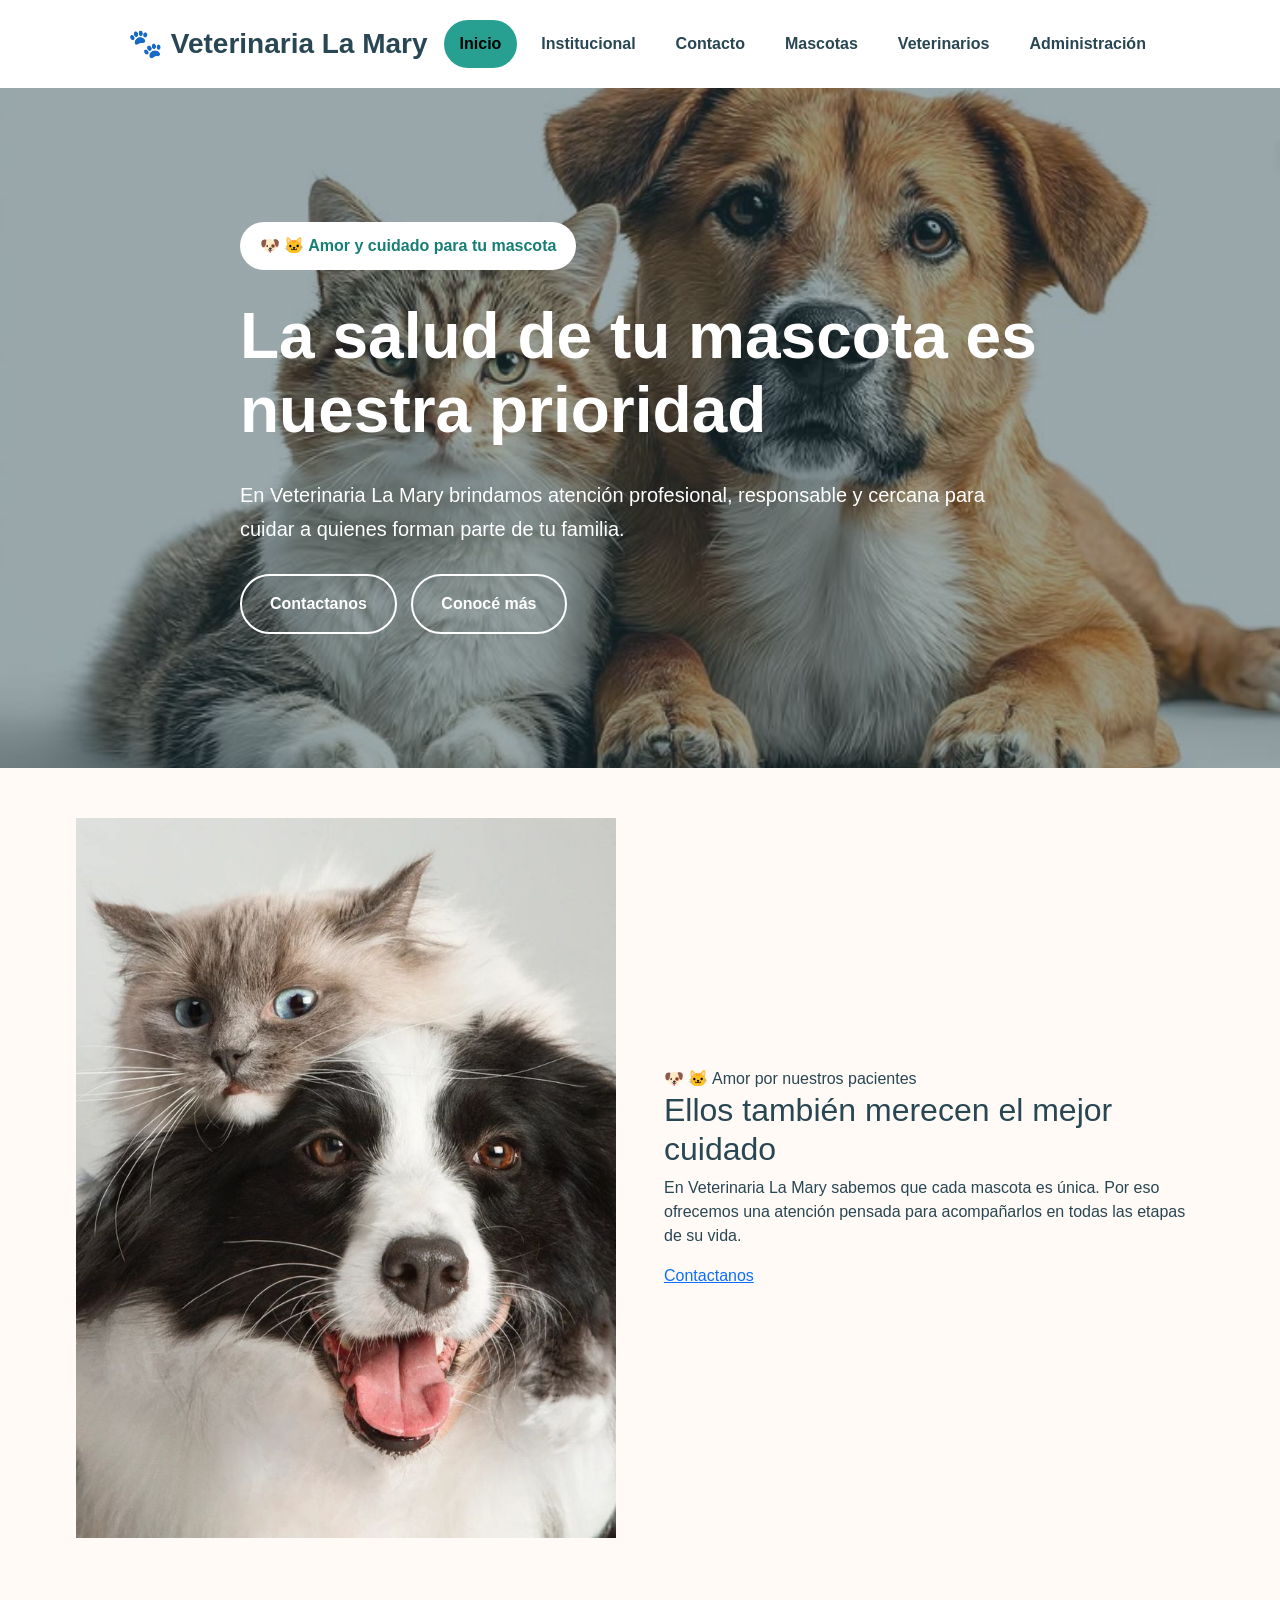
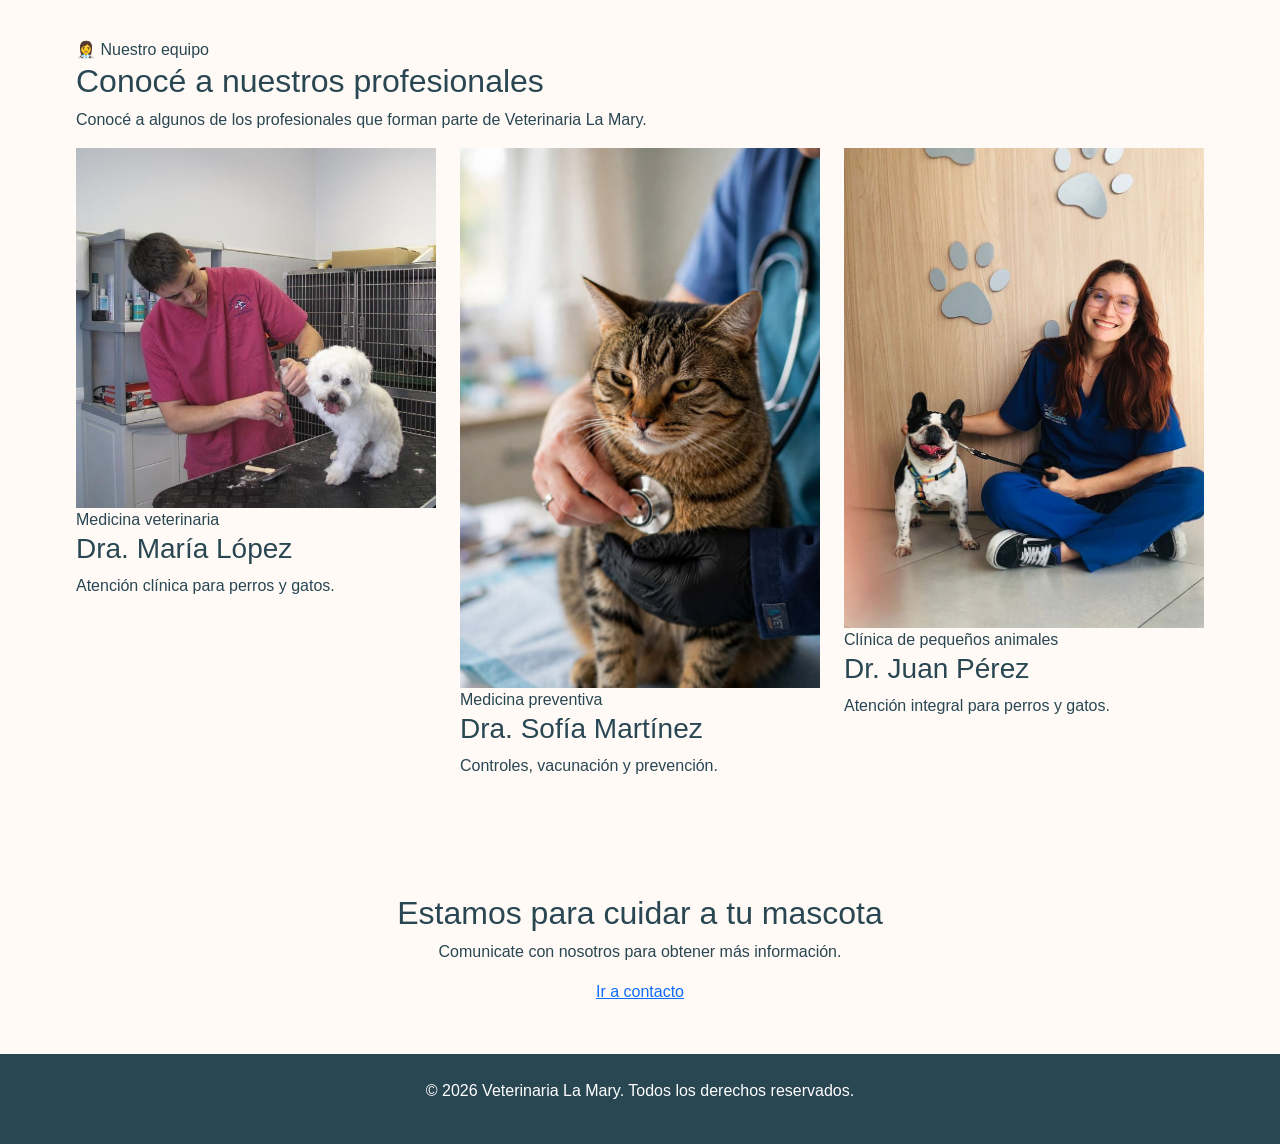
==== commit 686c4fd4: "Update index.html" ====
--- a/index.html
+++ b/index.html
@@ -4,84 +4,44 @@
 <head>
     <meta charset="UTF-8">
     <meta name="viewport" content="width=device-width, initial-scale=1.0">
+    <title>Veterinaria La Mary</title>
+    <meta name="description" content="Atención veterinaria profesional para perros y gatos en Veterinaria La Mary.">
 
-    <title>Veterinaria La Mary</title>
-
-    <!-- CSS propio -->
-    <link rel="stylesheet" href="style.css?v=2">
-
-    <!-- Bootstrap -->
     <link href="https://cdn.jsdelivr.net/npm/bootstrap@5.3.3/dist/css/bootstrap.min.css" rel="stylesheet">
+    <link rel="stylesheet" href="style.css">
 </head>
-
 <body>
 
-    <!-- ENCABEZADO -->
-    <header class="header">
-        <nav class="navbar navbar-expand-lg">
-            <div class="container contenedor nav">
+    <!-- NAVEGACIÓN -->
+    <header class="site-header">
+        <nav class="navbar navbar-expand-lg container">
+            <a class="navbar-brand" href="index.html">🐾 Veterinaria La Mary</a>
 
-                <!-- LOGO -->
-                <a href="index.html" class="navbar-brand logo">
-                    🐾 Veterinaria La Mary
-                </a>
+            <button class="navbar-toggler" type="button"
+                    data-bs-toggle="collapse" data-bs-target="#menuPrincipal"
+                    aria-controls="menuPrincipal" aria-expanded="false"
+                    aria-label="Abrir menú">
+                <span class="navbar-toggler-icon"></span>
+            </button>
 
-                <!-- BOTÓN DEL MENÚ EN CELULAR -->
-                <button
-                    class="navbar-toggler"
-                    type="button"
-                    data-bs-toggle="collapse"
-                    data-bs-target="#menuPrincipal"
-                    aria-controls="menuPrincipal"
-                    aria-expanded="false"
-                    aria-label="Abrir menú">
-                    <span class="navbar-toggler-icon"></span>
-                </button>
-
-                <!-- MENÚ -->
-                <div class="collapse navbar-collapse" id="menuPrincipal">
-                    <nav class="navbar-nav ms-auto">
-
-                        <a href="index.html" class="nav-link activo">
-                            Inicio
-                        </a>
-
-                        <a href="institucional.html" class="nav-link">
-                            Institucional
-                        </a>
-
-                        <a href="contacto.html" class="nav-link">
-                            Contacto
-                        </a>
-
-                        <!-- NUEVOS ACCESOS PARA LA TERCERA ENTREGA -->
-                        <a href="mascotas.html" class="nav-link">
-                            Mascotas
-                        </a>
-
-                        <a href="veterinarios.html" class="nav-link">
-                            Veterinarios
-                        </a>
-
-                        <!-- SE CONSERVA LA ADMINISTRACIÓN COMPLETA -->
-                        <a href="admin.html" class="nav-link">
-                            Administración
-                        </a>
-
-                    </nav>
-                </div>
+            <div class="collapse navbar-collapse" id="menuPrincipal">
+                <ul class="navbar-nav ms-auto align-items-lg-center">
+                    <li class="nav-item"><a class="nav-link active" href="index.html">Inicio</a></li>
+                    <li class="nav-item"><a class="nav-link" href="institucional.html">Institucional</a></li>
+                    <li class="nav-item"><a class="nav-link" href="contacto.html">Contacto</a></li>
+                    <li class="nav-item"><a class="nav-link" href="mascotas.html">Mascotas</a></li>
+                    <li class="nav-item"><a class="nav-link" href="veterinarios.html">Veterinarios</a></li>
+                    <li class="nav-item"><a class="nav-link" href="admin.html">Administración</a></li>
+                </ul>
             </div>
         </nav>
     </header>
 
-    <!-- PORTADA -->
     <main>
+        <!-- PORTADA -->
         <section class="hero">
-            <div class="hero-contenido">
-
-                <span class="etiqueta">
-                    🐾 Cuidado y amor para tu mascota
-                </span>
+            <div class="hero-content">
+                <span class="hero-badge">🐶 🐱 Amor y cuidado para tu mascota</span>
 
                 <h1>
                     La salud de tu mascota
@@ -94,249 +54,123 @@
                     de tu familia.
                 </p>
 
-                <div class="botones">
-                    <a href="contacto.html" class="boton boton-principal">
-                        Contactanos
-                    </a>
-
-                    <a href="institucional.html" class="boton boton-secundario">
-                        Conocé más
-                    </a>
+                <div class="hero-buttons">
+                    <a href="contacto.html" class="button-primary">Contactanos</a>
+                    <a href="institucional.html" class="button-outline">Conocé más</a>
                 </div>
-
             </div>
         </section>
 
-        <!-- BENEFICIOS -->
-        <section class="seccion beneficios">
-            <div class="container contenedor">
+        <!-- PRESENTACIÓN CON FOTO DE PERRO Y GATO -->
+        <section class="presentation-section">
+            <div class="container">
+                <div class="row align-items-center g-5">
+                    <div class="col-lg-6">
+                        <img
+                            src="mascotas.jpg"
+                            alt="Perro y gato juntos"
+                            class="presentation-image"
+                        >
+                    </div>
 
-                <div class="titulo-seccion">
-                    <span>💚 ¿Por qué elegirnos?</span>
+                    <div class="col-lg-6">
+                        <span class="section-badge">🐶 🐱 Amor por nuestros pacientes</span>
 
-                    <h2>
-                        Cuidamos a tu mascota como parte de la familia
-                    </h2>
-
-                    <p>
-                        Nuestro objetivo es brindar una atención de calidad
-                        para mejorar la salud y el bienestar de cada mascota.
-                    </p>
-                </div>
-
-                <div class="beneficios-grid row g-4">
-
-                    <article class="beneficio col-12 col-sm-6 col-lg-4">
-                        <div class="icono">🩺</div>
-
-                        <h3>Atención profesional</h3>
+                        <h2>Ellos también merecen el mejor cuidado</h2>
 
                         <p>
-                            Profesionales capacitados para atender las
-                            necesidades de perros y gatos.
+                            En Veterinaria La Mary sabemos que cada mascota
+                            es única. Por eso ofrecemos una atención pensada
+                            para acompañarlos en todas las etapas de su vida.
                         </p>
-                    </article>
 
-                    <article class="beneficio col-12 col-sm-6 col-lg-4">
-                        <div class="icono">❤️</div>
-
-                        <h3>Trato personalizado</h3>
-
-                        <p>
-                            Brindamos una atención cercana y responsable
-                            para cada mascota.
-                        </p>
-                    </article>
-
-                    <article class="beneficio col-12 col-sm-6 col-lg-4">
-                        <div class="icono">🐾</div>
-
-                        <h3>Bienestar animal</h3>
-
-                        <p>
-                            Trabajamos para garantizar la salud y calidad
-                            de vida de nuestros pacientes.
-                        </p>
-                    </article>
-
+                        <a href="contacto.html" class="button-primary">
+                            Contactanos
+                        </a>
+                    </div>
                 </div>
             </div>
         </section>
 
         <!-- PROFESIONALES -->
-        <section class="seccion equipo">
-            <div class="container contenedor">
-
-                <div class="titulo-seccion">
-                    <span>👩‍⚕️ Nuestro equipo</span>
-
-                    <h2>
-                        Profesionales que cuidan a tu mascota
-                    </h2>
-
+        <section class="professionals-section">
+            <div class="container">
+                <div class="section-heading">
+                    <span class="section-badge">👩‍⚕️ Nuestro equipo</span>
+                    <h2>Conocé a nuestros profesionales</h2>
                     <p>
-                        Conocé a algunos de los profesionales que forman parte
-                        de Veterinaria La Mary.
+                        Conocé a algunos de los profesionales que forman
+                        parte de Veterinaria La Mary.
                     </p>
                 </div>
 
-                <div class="profesionales-grid row g-4 justify-content-center">
+                <div class="row g-4">
+                    <div class="col-md-6 col-lg-4">
+                        <article class="professional-card">
+                            <img
+                                src="veterinario1.jpg"
+                                alt="Profesional veterinario"
+                                class="professional-image"
+                                loading="lazy"
+                            >
+                            <div class="professional-info">
+                                <span class="section-badge">Medicina veterinaria</span>
+                                <h3>Dra. María López</h3>
+                                <p>Atención clínica para perros y gatos.</p>
+                            </div>
+                        </article>
+                    </div>
 
-                    <!-- PROFESIONAL 1 -->
-                    <article class="profesional col-12 col-sm-6 col-lg-4">
-                        <div class="card h-100">
+                    <div class="col-md-6 col-lg-4">
+                        <article class="professional-card">
                             <img
-                                src="./img/veterinario1.jpg"
+                                src="veterinario2.jpg"
+                                alt="Profesional veterinaria"
+                                class="professional-image"
+                                loading="lazy"
+                            >
+                            <div class="professional-info">
+                                <span class="section-badge">Medicina preventiva</span>
+                                <h3>Dra. Sofía Martínez</h3>
+                                <p>Controles, vacunación y prevención.</p>
+                            </div>
+                        </article>
+                    </div>
+
+                    <div class="col-md-6 col-lg-4">
+                        <article class="professional-card">
+                            <img
+                                src="veterinario3.jpg"
                                 alt="Profesional veterinario"
-                                class="card-img-top img-fluid">
-
-                            <div class="profesional-contenido card-body">
-                                <span class="especialidad">
-                                    Medicina veterinaria
-                                </span>
-
-                                <h3 class="card-title">Dra. María López</h3>
-
-                                <p class="card-text">
-                                    Atención clínica para perros y gatos.
-                                </p>
+                                class="professional-image"
+                                loading="lazy"
+                            >
+                            <div class="professional-info">
+                                <span class="section-badge">Clínica de pequeños animales</span>
+                                <h3>Dr. Juan Pérez</h3>
+                                <p>Atención integral para perros y gatos.</p>
                             </div>
-                        </div>
-                    </article>
-
-                    <!-- PROFESIONAL 2 -->
-                    <article class="profesional col-12 col-sm-6 col-lg-4">
-                        <div class="card h-100">
-                            <img
-                                src="./img/veterinario2.jpg"
-                                alt="Profesional veterinaria"
-                                class="card-img-top img-fluid">
-
-                            <div class="profesional-contenido card-body">
-                                <span class="especialidad">
-                                    Medicina preventiva
-                                </span>
-
-                                <h3 class="card-title">Dra. Sofía Martínez</h3>
-
-                                <p class="card-text">
-                                    Controles, vacunación y prevención.
-                                </p>
-                            </div>
-                        </div>
-                    </article>
-
-                    <!-- PROFESIONAL 3 -->
-                    <article class="profesional col-12 col-sm-6 col-lg-4">
-                        <div class="card h-100">
-                            <img
-                                src="./img/veterinario3.jpg"
-                                alt="Profesional veterinario"
-                                class="card-img-top img-fluid">
-
-                            <div class="profesional-contenido card-body">
-                                <span class="especialidad">
-                                    Clínica de pequeños animales
-                                </span>
-
-                                <h3 class="card-title">Dr. Juan Pérez</h3>
-
-                                <p class="card-text">
-                                    Atención integral para perros y gatos.
-                                </p>
-                            </div>
-                        </div>
-                    </article>
-
+                        </article>
+                    </div>
                 </div>
             </div>
         </section>
 
-        <!-- MASCOTAS -->
-        <section class="seccion mascotas">
-            <div class="container contenedor mascotas-contenedor">
-
-                <div class="mascotas-imagen">
-                    <img
-                        src="./img/mascotas.jpg"
-                        alt="Perro y gato juntos"
-                        class="img-fluid">
-                </div>
-
-                <div class="mascotas-texto">
-                    <span class="etiqueta">
-                        🐶🐱 Amor por nuestros pacientes
-                    </span>
-
-                    <h2>
-                        Ellos también merecen
-                        el mejor cuidado
-                    </h2>
-
-                    <p>
-                        En Veterinaria La Mary sabemos que cada mascota
-                        es única. Por eso ofrecemos una atención pensada
-                        para acompañarlos en todas las etapas de su vida.
-                    </p>
-
-                    <a href="contacto.html" class="boton boton-principal">
-                        Contactanos
-                    </a>
-                </div>
-
-            </div>
-        </section>
-
-        <!-- LLAMADO A LA ACCIÓN -->
-        <section class="cta">
-            <div class="container contenedor">
-
-                <h2>¿Necesitás atención para tu mascota?</h2>
-
-                <p>Estamos para ayudarte.</p>
-
-                <a href="contacto.html" class="boton boton-blanco">
-                    Contactanos
-                </a>
-
+        <!-- CONTACTO -->
+        <section class="contact-section">
+            <div class="container text-center">
+                <h2>Estamos para cuidar a tu mascota</h2>
+                <p>Comunicate con nosotros para obtener más información.</p>
+                <a href="contacto.html" class="button-primary">Ir a contacto</a>
             </div>
         </section>
     </main>
 
     <!-- PIE DE PÁGINA -->
-    <footer class="footer">
-        <div class="container contenedor footer-contenido">
-
-            <div>
-                <h3>🐾 Veterinaria La Mary</h3>
-
-                <p>
-                    Cuidamos a quienes forman parte de tu familia.
-                </p>
-            </div>
-
-            <div>
-                <h4>Contacto</h4>
-
-                <p>📍 Paraná, Entre Ríos</p>
-                <p>📞 0343 - 1234567</p>
-                <p>✉️ info@veterinarialamary.com</p>
-            </div>
-
-        </div>
-
-        <div class="footer-bottom">
-            <p>
-                © 2026 Veterinaria La Mary. Todos los derechos reservados.
-            </p>
-        </div>
+    <footer class="site-footer">
+        <p>© 2026 Veterinaria La Mary. Todos los derechos reservados.</p>
     </footer>
 
-    <!-- JavaScript de Bootstrap -->
     <script src="https://cdn.jsdelivr.net/npm/bootstrap@5.3.3/dist/js/bootstrap.bundle.min.js"></script>
-
-    <!-- JavaScript original -->
-    <script src="js/app.js"></script>
-
 </body>
 </html>
--- a/style.css
+++ b/style.css
@@ -1,26 +1,8 @@
-/* =========================
-   CONFIGURACIÓN GENERAL
-========================= */
-
-:root {
-    --verde: #2a9d8f;
-    --verde-oscuro: #21786e;
-    --verde-claro: #70c1b3;
-
-    --crema: #fffaf3;
-    --crema-oscuro: #f5eee3;
-
-    --azul: #264653;
-
-    --blanco: #ffffff;
-
-    --gris: #f3f7f6;
-    --gris-texto: #657472;
-}
+/* ================================
+   ESTILOS GENERALES
+================================ */
 
 * {
-    margin: 0;
-    padding: 0;
     box-sizing: border-box;
 }
 
@@ -29,477 +11,187 @@
 }
 
 body {
+    margin: 0;
     font-family: Arial, Helvetica, sans-serif;
-    color: var(--azul);
-    background-color: var(--crema);
-    line-height: 1.6;
+    color: #294653;
+    background-color: #fffaf5;
+}
+
+/* ================================
+   NAVEGACIÓN
+================================ */
+
+header,
+.navbar {
+    background-color: #ffffff;
+}
+
+.navbar {
+    padding: 18px 5%;
+}
+
+.navbar-brand {
+    color: #294653;
+    font-size: 28px;
+    font-weight: 800;
+    text-decoration: none;
+}
+
+.navbar-brand:hover {
+    color: #249f91;
+}
+
+.navbar-nav {
+    gap: 8px;
+}
+
+.nav-link {
+    color: #294653;
+    font-weight: 700;
+    padding: 12px 16px !important;
+    border-radius: 30px;
+    text-decoration: none;
+}
+
+.nav-link:hover,
+.nav-link.active {
+    color: #ffffff;
+    background-color: #279f91;
+}
+
+/* ================================
+   PORTADA PRINCIPAL
+================================ */
+
+.hero {
+    min-height: 680px;
+    padding: 100px 8%;
+    display: flex;
+    align-items: center;
+    background-image:
+        linear-gradient(
+            rgba(30, 61, 70, 0.45),
+            rgba(30, 61, 70, 0.45)
+        ),
+        url("portada.jpg");
+    background-position: center;
+    background-repeat: no-repeat;
+    background-size: cover;
+    color: #ffffff;
+}
+
+.hero-content {
+    width: 100%;
+    max-width: 800px;
+    margin: 0 auto;
+}
+
+.hero h1 {
+    font-size: clamp(40px, 5vw, 76px);
+    font-weight: 800;
+    line-height: 1.15;
+    margin: 30px 0;
+}
+
+.hero p {
+    font-size: 20px;
+    line-height: 1.7;
+}
+
+.hero .badge,
+.hero-badge {
+    display: inline-block;
+    padding: 12px 20px;
+    border-radius: 30px;
+    background-color: #ffffff;
+    color: #167e75;
+    font-weight: 700;
+}
+
+.hero a {
+    display: inline-block;
+    margin: 12px 10px 0 0;
+    padding: 16px 28px;
+    border: 2px solid #ffffff;
+    border-radius: 35px;
+    color: #ffffff;
+    text-decoration: none;
+    font-weight: 700;
+}
+
+.hero a:hover {
+    background-color: #279f91;
+    border-color: #279f91;
+}
+
+/* ================================
+   SECCIONES Y CONTENIDO
+================================ */
+
+section {
+    padding-top: 50px;
+    padding-bottom: 50px;
+}
+
+.container {
+    width: 90%;
+    max-width: 1200px;
+    margin: 0 auto;
+}
+
+h2,
+h3 {
+    color: #294653;
 }
 
 img {
     max-width: 100%;
-    display: block;
-}
-
-a {
-    text-decoration: none;
-    color: inherit;
-}
-
-.contenedor {
-    width: min(1100px, 90%);
-    margin: 0 auto;
-}
-
-
-/* =========================
-   HEADER
-========================= */
-
-.header {
-    background-color: var(--blanco);
-    position: sticky;
-    top: 0;
-    z-index: 1000;
-    box-shadow: 0 2px 12px rgba(0, 0, 0, 0.06);
-}
-
-.nav {
-    min-height: 80px;
-    display: flex;
-    align-items: center;
-    justify-content: space-between;
-    gap: 30px;
-}
-
-.logo {
-    font-size: 28px;
-    font-weight: 800;
-    color: var(--azul);
-    white-space: nowrap;
-}
-
-.nav nav {
-    display: flex;
-    align-items: center;
-    gap: 10px;
-}
-
-.nav nav a {
-    padding: 12px 20px;
-    border-radius: 30px;
-    font-weight: 700;
-    color: var(--azul);
-    transition: 0.3s ease;
-}
-
-.nav nav a:hover {
-    color: var(--verde);
-    background-color: #eaf7f5;
-}
-
-.nav nav a.activo {
-    background-color: var(--verde);
-    color: var(--blanco);
-}
-
-
-/* =========================
-   PORTADA / HERO
-========================= */
-
-.hero {
-    min-height: 650px;
-
-    background-image:
-        linear-gradient(
-            rgba(38, 70, 83, 0.55),
-            rgba(38, 70, 83, 0.55)
-        ),
-        url("./img/portada.jpg");
-
-    background-size: cover;
-    background-position: center;
-
-    display: flex;
-    align-items: center;
-}
-
-.hero-contenido {
-    width: min(1100px, 90%);
-    margin: 0 auto;
-    color: var(--blanco);
-    max-width: 720px;
-}
-
-.etiqueta {
-    display: inline-block;
-    background-color: rgba(255, 255, 255, 0.92);
-    color: var(--verde-oscuro);
-    padding: 8px 18px;
-    border-radius: 30px;
-    font-weight: 700;
-    margin-bottom: 20px;
-}
-
-.hero h1 {
-    font-size: clamp(42px, 6vw, 72px);
-    line-height: 1.08;
-    margin-bottom: 25px;
-    font-weight: 800;
-}
-
-.hero h1 span {
-    display: block;
-    color: #bcebe4;
-}
-
-.hero p {
-    font-size: 20px;
-    max-width: 650px;
-    margin-bottom: 30px;
-}
-
-.botones {
-    display: flex;
-    gap: 15px;
-    flex-wrap: wrap;
-}
-
-.boton {
-    display: inline-block;
-    padding: 14px 28px;
-    border-radius: 30px;
-    font-weight: 700;
-    transition: 0.3s ease;
-    border: 2px solid transparent;
-}
-
-.boton-principal {
-    background-color: var(--verde);
-    color: var(--blanco);
-}
-
-.boton-principal:hover {
-    background-color: var(--verde-oscuro);
-    transform: translateY(-2px);
-}
-
-.boton-secundario {
-    background-color: transparent;
-    color: var(--blanco);
-    border-color: var(--blanco);
-}
-
-.boton-secundario:hover {
-    background-color: var(--blanco);
-    color: var(--azul);
-}
-
-.boton-blanco {
-    background-color: var(--blanco);
-    color: var(--verde-oscuro);
-}
-
-.boton-blanco:hover {
-    transform: translateY(-2px);
-}
-
-
-/* =========================
-   SECCIONES
-========================= */
-
-.seccion {
-    padding: 90px 0;
-}
-
-.titulo-seccion {
+    height: auto;
+}
+
+/* ================================
+   BOTONES
+================================ */
+
+button,
+.btn {
+    cursor: pointer;
+}
+
+.btn-primary {
+    background-color: #279f91;
+    border-color: #279f91;
+}
+
+.btn-primary:hover {
+    background-color: #208579;
+    border-color: #208579;
+}
+
+/* ================================
+   PIE DE PÁGINA
+================================ */
+
+footer {
+    padding: 25px 5%;
+    background-color: #294653;
+    color: #ffffff;
     text-align: center;
-    max-width: 750px;
-    margin: 0 auto 50px;
-}
-
-.titulo-seccion > span {
-    display: inline-block;
-    color: var(--verde);
-    font-weight: 800;
-    text-transform: uppercase;
-    letter-spacing: 1px;
-    margin-bottom: 12px;
-}
-
-.titulo-seccion h2 {
-    font-size: clamp(32px, 4vw, 48px);
-    line-height: 1.15;
-    margin-bottom: 18px;
-}
-
-.titulo-seccion p {
-    color: var(--gris-texto);
-    font-size: 18px;
-}
-
-
-/* =========================
-   BENEFICIOS
-========================= */
-
-.beneficios {
-    background-color: var(--crema);
-}
-
-.beneficios-grid {
-    width: 100%;
-}
-
-.beneficio {
-    background-color: var(--blanco);
-    padding: 40px 30px;
-    text-align: center;
-    border-radius: 24px;
-    box-shadow: 0 10px 30px rgba(38, 70, 83, 0.08);
-    transition: 0.3s ease;
-}
-
-.beneficio:hover {
-    transform: translateY(-6px);
-}
-
-.icono {
-    width: 75px;
-    height: 75px;
-    margin: 0 auto 25px;
-    border-radius: 50%;
-    background-color: #e5f6f3;
-
-    display: flex;
-    align-items: center;
-    justify-content: center;
-
-    font-size: 35px;
-}
-
-.beneficio h3 {
-    font-size: 22px;
-    margin-bottom: 12px;
-}
-
-.beneficio p {
-    color: var(--gris-texto);
-}
-
-
-/* =========================
-   PROFESIONALES
-========================= */
-
-.equipo {
-    background-color: var(--gris);
-}
-
-.profesionales-grid {
-    width: 100%;
-}
-
-.profesional {
-    transition: 0.3s ease;
-}
-
-.profesional:hover {
-    transform: translateY(-6px);
-}
-
-.profesional .card {
-    height: 100%;
-    background-color: var(--blanco);
-    border: none;
-    border-radius: 22px;
-    overflow: hidden;
-    box-shadow: 0 10px 30px rgba(38, 70, 83, 0.08);
-}
-
-.profesional img {
-    width: 100%;
-    height: 300px;
-    object-fit: cover;
-}
-
-.profesional-contenido {
-    padding: 25px;
-}
-
-.especialidad {
-    display: inline-block;
-    background-color: #e4f6f3;
-    color: var(--verde-oscuro);
-    padding: 6px 13px;
-    border-radius: 20px;
-    font-size: 13px;
-    font-weight: 700;
-    margin-bottom: 15px;
-}
-
-.profesional h3 {
-    font-size: 25px;
-    margin-bottom: 10px;
-}
-
-.profesional p {
-    color: var(--gris-texto);
-}
-
-
-/* =========================
-   MASCOTAS
-========================= */
-
-.mascotas {
-    background-color: var(--crema);
-}
-
-.mascotas-contenedor {
-    display: grid;
-    grid-template-columns: 1fr 1fr;
-    gap: 70px;
-    align-items: center;
-}
-
-.mascotas-imagen img {
-    width: 100%;
-    height: 450px;
-    object-fit: cover;
-    border-radius: 30px;
-    box-shadow: 0 15px 35px rgba(38, 70, 83, 0.12);
-}
-
-.mascotas-texto .etiqueta {
-    background-color: #e4f6f3;
-    color: var(--verde-oscuro);
-}
-
-.mascotas-texto h2 {
-    font-size: clamp(32px, 4vw, 48px);
-    line-height: 1.15;
-    margin-bottom: 20px;
-}
-
-.mascotas-texto p {
-    color: var(--gris-texto);
-    font-size: 18px;
-    margin-bottom: 25px;
-}
-
-
-/* =========================
-   CTA
-========================= */
-
-.cta {
-    background-color: var(--verde);
-    color: var(--blanco);
-    text-align: center;
-    padding: 80px 0;
-}
-
-.cta h2 {
-    font-size: clamp(32px, 4vw, 48px);
-    margin-bottom: 10px;
-}
-
-.cta p {
-    font-size: 19px;
-    margin-bottom: 25px;
-}
-
-
-/* =========================
-   FOOTER
-========================= */
-
-.footer {
-    background-color: var(--azul);
-    color: var(--blanco);
-}
-
-.footer-contenido {
-    padding: 55px 0;
-    display: grid;
-    grid-template-columns: 1fr 1fr;
-    gap: 50px;
-}
-
-.footer h3 {
-    font-size: 25px;
-    margin-bottom: 10px;
-}
-
-.footer h4 {
-    font-size: 20px;
-    margin-bottom: 15px;
-}
-
-.footer p {
-    color: #d9e4e6;
-    margin-bottom: 8px;
-}
-
-.footer-bottom {
-    border-top: 1px solid rgba(255, 255, 255, 0.15);
-    text-align: center;
-    padding: 20px;
-}
-
-.footer-bottom p {
-    margin: 0;
-    font-size: 14px;
-}
-
-
-/* =========================
-   RESPONSIVE
-========================= */
-
-@media (max-width: 900px) {
-
-    .mascotas-contenedor {
-        grid-template-columns: 1fr;
-        gap: 40px;
+}
+
+/* ================================
+   DISEÑO RESPONSIVE
+================================ */
+
+@media (max-width: 768px) {
+    .navbar-brand {
+        font-size: 23px;
     }
 
     .hero {
-        min-height: 580px;
-    }
-}
-
-
-@media (max-width: 700px) {
-
-    .nav {
-        flex-direction: column;
-        justify-content: center;
-        padding: 20px 0;
-    }
-
-    .logo {
-        font-size: 24px;
-    }
-
-    .nav nav {
-        flex-wrap: wrap;
-        justify-content: center;
-    }
-
-    .nav nav a {
-        padding: 9px 13px;
-    }
-
-    .hero {
-        min-height: 600px;
+        min-height: 550px;
+        padding: 65px 7%;
         background-position: center;
-    }
-
-    .hero-contenido {
-        text-align: center;
     }
 
     .hero h1 {
@@ -510,482 +202,7 @@
         font-size: 17px;
     }
 
-    .botones {
-        justify-content: center;
-    }
-
-    .seccion {
-        padding: 65px 0;
-    }
-
-    .profesional img {
-        height: 280px;
-    }
-
-    .mascotas-imagen img {
-        height: 350px;
-    }
-
-    .footer-contenido {
-        grid-template-columns: 1fr;
-        gap: 30px;
-        text-align: center;
-    }
-}
-
-
-/* =========================================
-   PAGINAS INSTITUCIONAL Y CONTACTO
-========================================= */
-
-.pagina-institucional,
-.pagina-contacto {
-    background-image:
-        linear-gradient(
-            rgba(255, 250, 243, 0.72),
-            rgba(255, 250, 243, 0.82)
-        ),
-        url("./img/mascotas.jpg");
-
-    background-size: cover;
-    background-position: center;
-    background-attachment: fixed;
-}
-
-
-/* =========================
-   CONTENIDO GENERAL
-========================= */
-
-.pagina-contenido {
-    min-height: calc(100vh - 80px);
-    padding: 75px 20px 90px;
-}
-
-
-/* =========================
-   TITULO
-========================= */
-
-.titulo-pagina {
-    text-align: center;
-    max-width: 800px;
-    margin: 0 auto 45px;
-}
-
-.titulo-pagina h1 {
-    color: var(--azul);
-    font-size: clamp(38px, 5vw, 58px);
-    line-height: 1.1;
-    margin-bottom: 12px;
-}
-
-.titulo-pagina p {
-    color: var(--azul);
-    font-size: 19px;
-}
-
-
-/* =========================================
-   INSTITUCIONAL
-========================================= */
-
-.tarjeta-institucional {
-    width: min(950px, 100%);
-    margin: 0 auto;
-    padding: 45px;
-    background: rgba(255, 255, 255, 0.92);
-    border-radius: 25px;
-    box-shadow: 0 15px 45px rgba(38, 70, 83, 0.15);
-    backdrop-filter: blur(5px);
-}
-
-.bloque-institucional {
-    display: grid;
-    grid-template-columns: 75px 1fr;
-    gap: 25px;
-    align-items: start;
-    padding: 25px 0;
-    border-bottom: 1px solid #e5eeee;
-}
-
-.bloque-institucional:first-child {
-    padding-top: 0;
-}
-
-.icono-institucional {
-    width: 65px;
-    height: 65px;
-    border-radius: 50%;
-    background-color: #dff4ef;
-    color: var(--verde);
-    display: flex;
-    align-items: center;
-    justify-content: center;
-    font-size: 30px;
-}
-
-.bloque-institucional h2 {
-    color: var(--azul);
-    font-size: 27px;
-    margin-bottom: 10px;
-}
-
-.bloque-institucional p {
-    color: var(--gris-texto);
-    font-size: 17px;
-    margin-bottom: 8px;
-}
-
-
-/* =========================
-   VALORES
-========================= */
-
-.valores-institucional {
-    padding-top: 30px;
-}
-
-.titulo-valores {
-    display: flex;
-    align-items: center;
-    gap: 20px;
-    margin-bottom: 25px;
-}
-
-.titulo-valores h2 {
-    color: var(--azul);
-    font-size: 27px;
-}
-
-.valores-grid {
-    display: grid;
-    grid-template-columns: repeat(3, 1fr);
-    gap: 20px;
-}
-
-.valor {
-    background-color: rgba(228, 246, 243, 0.75);
-    border-radius: 18px;
-    padding: 25px 20px;
-    text-align: center;
-}
-
-.valor > span {
-    font-size: 30px;
-    display: block;
-    margin-bottom: 10px;
-}
-
-.valor h3 {
-    color: var(--azul);
-    font-size: 19px;
-    margin-bottom: 8px;
-}
-
-.valor p {
-    color: var(--gris-texto);
-    font-size: 15px;
-}
-
-
-/* =========================================
-   CONTACTO
-========================================= */
-
-.contacto-grid {
-    width: min(1000px, 100%);
-    margin: 0 auto;
-    display: grid;
-    grid-template-columns: 1fr 1fr;
-    gap: 25px;
-}
-
-.tarjeta-contacto {
-    background: rgba(255, 255, 255, 0.93);
-    border-radius: 25px;
-    padding: 40px;
-    box-shadow: 0 15px 45px rgba(38, 70, 83, 0.15);
-    backdrop-filter: blur(5px);
-}
-
-.tarjeta-contacto h2 {
-    color: var(--azul);
-    font-size: 30px;
-    margin-bottom: 30px;
-}
-
-
-/* =========================
-   DATOS
-========================= */
-
-.dato-contacto {
-    display: grid;
-    grid-template-columns: 60px 1fr;
-    gap: 18px;
-    align-items: center;
-    margin-bottom: 25px;
-}
-
-.icono-contacto {
-    width: 55px;
-    height: 55px;
-    border-radius: 50%;
-    background-color: #dff4ef;
-    color: var(--verde);
-    display: flex;
-    align-items: center;
-    justify-content: center;
-    font-size: 25px;
-}
-
-.dato-contacto h3 {
-    color: var(--azul);
-    font-size: 18px;
-    margin-bottom: 3px;
-}
-
-.dato-contacto p {
-    color: var(--gris-texto);
-    font-size: 15px;
-    margin: 0;
-}
-
-
-/* =========================
-   FRASE
-========================= */
-
-.frase-contacto {
-    margin-top: 30px;
-    padding: 20px;
-    background-color: #e7f6f3;
-    border-radius: 18px;
-    display: flex;
-    align-items: center;
-    justify-content: center;
-    gap: 15px;
-    color: var(--verde-oscuro);
-    text-align: center;
-}
-
-.frase-contacto p {
-    font-size: 17px;
-    font-style: italic;
-    font-weight: 700;
-    margin: 0;
-}
-
-
-/* =========================
-   FORMULARIO
-========================= */
-
-.campo {
-    margin-bottom: 18px;
-}
-
-.campo label {
-    display: block;
-    color: var(--azul);
-    font-weight: 700;
-    margin-bottom: 7px;
-}
-
-.campo input,
-.campo textarea {
-    width: 100%;
-    border: 1px solid #d5e1df;
-    border-radius: 10px;
-    padding: 13px 15px;
-    font-family: inherit;
-    font-size: 15px;
-    background-color: rgba(255, 255, 255, 0.9);
-    color: var(--azul);
-    outline: none;
-    transition: 0.3s ease;
-}
-
-.campo input:focus,
-.campo textarea:focus {
-    border-color: var(--verde);
-    box-shadow: 0 0 0 3px rgba(42, 157, 143, 0.12);
-}
-
-.campo textarea {
-    resize: vertical;
-}
-
-.tarjeta-contacto button {
-    width: 100%;
-    border: none;
-    border-radius: 25px;
-    padding: 14px;
-    background-color: var(--verde);
-    color: white;
-    font-size: 16px;
-    font-weight: 700;
-    cursor: pointer;
-    transition: 0.3s ease;
-}
-
-.tarjeta-contacto button:hover {
-    background-color: var(--verde-oscuro);
-    transform: translateY(-2px);
-}
-
-
-/* =========================================
-   RESPONSIVE - PAGINAS INTERNAS
-========================================= */
-
-@media (max-width: 800px) {
-
-    .tarjeta-institucional {
-        padding: 30px 25px;
-    }
-
-    .valores-grid {
-        grid-template-columns: 1fr;
-    }
-
-    .contacto-grid {
-        grid-template-columns: 1fr;
-    }
-
-}
-
-
-@media (max-width: 600px) {
-
-    .pagina-contenido {
-        padding: 50px 15px 70px;
-    }
-
-    .bloque-institucional {
-        grid-template-columns: 1fr;
-        text-align: center;
-    }
-
-    .icono-institucional {
-        margin: 0 auto;
-    }
-
-    .titulo-valores {
-        flex-direction: column;
-        text-align: center;
-    }
-
-    .tarjeta-contacto {
-        padding: 30px 22px;
-    }
-
-}
-
-
-/* =========================================
-   NAVBAR BOOTSTRAP - ADMINISTRACIÓN
-========================================= */
-
-/* Fondo blanco igual al navbar de Contacto */
-
-.pagina-contacto > .navbar {
-    background-color: var(--blanco);
-    min-height: 80px;
-    box-shadow: 0 2px 12px rgba(0, 0, 0, 0.06);
-    position: sticky;
-    top: 0;
-    z-index: 1000;
-}
-
-
-/* Nombre Veterinaria La Mary */
-
-.pagina-contacto > .navbar .navbar-brand {
-    color: var(--azul) !important;
-    font-size: 28px;
-    font-weight: 800;
-    transition: 0.3s ease;
-}
-
-.pagina-contacto > .navbar .navbar-brand:hover {
-    color: var(--verde) !important;
-}
-
-
-/* Links del menú */
-
-.pagina-contacto > .navbar .nav-link {
-    color: var(--azul) !important;
-    font-weight: 700;
-    padding: 12px 20px !important;
-    border-radius: 30px;
-    margin-left: 4px;
-    transition: 0.3s ease;
-}
-
-
-/* Efecto al pasar el mouse */
-
-.pagina-contacto > .navbar .nav-link:hover {
-    color: var(--verde) !important;
-    background-color: #eaf7f5;
-}
-
-
-/* Página activa */
-
-.pagina-contacto > .navbar .nav-link.active {
-    background-color: var(--verde) !important;
-    color: var(--blanco) !important;
-}
-
-
-/* Botón hamburguesa */
-
-.pagina-contacto > .navbar .navbar-toggler {
-    border: 2px solid var(--azul);
-    padding: 7px 10px;
-}
-
-.pagina-contacto > .navbar .navbar-toggler:focus {
-    box-shadow: 0 0 0 3px rgba(42, 157, 143, 0.20);
-}
-
-
-/* Icono hamburguesa */
-
-.pagina-contacto > .navbar .navbar-toggler-icon {
-    background-image: url("data:image/svg+xml,%3csvg xmlns='http://www.w3.org/2000/svg' viewBox='0 0 30 30'%3e%3cpath stroke='%23264653' stroke-linecap='round' stroke-miterlimit='10' stroke-width='2' d='M4 7h22M4 15h22M4 23h22'/%3e%3c/svg%3e");
-}
-
-
-/* =========================================
-   NAVBAR BOOTSTRAP - RESPONSIVE
-========================================= */
-
-@media (max-width: 991.98px) {
-
-    .pagina-contacto > .navbar .navbar-collapse {
-        background-color: var(--blanco);
-        padding: 15px 0;
-        margin-top: 10px;
-        border-radius: 15px;
-    }
-
-    .pagina-contacto > .navbar .nav-link {
-        margin: 4px 10px;
-        text-align: center;
-    }
-
-}
-
-
-@media (max-width: 700px) {
-
-    .pagina-contacto > .navbar .navbar-brand {
-        font-size: 23px;
-    }
-
-}
+    .navbar-nav {
+        gap: 4px;
+    }
+}
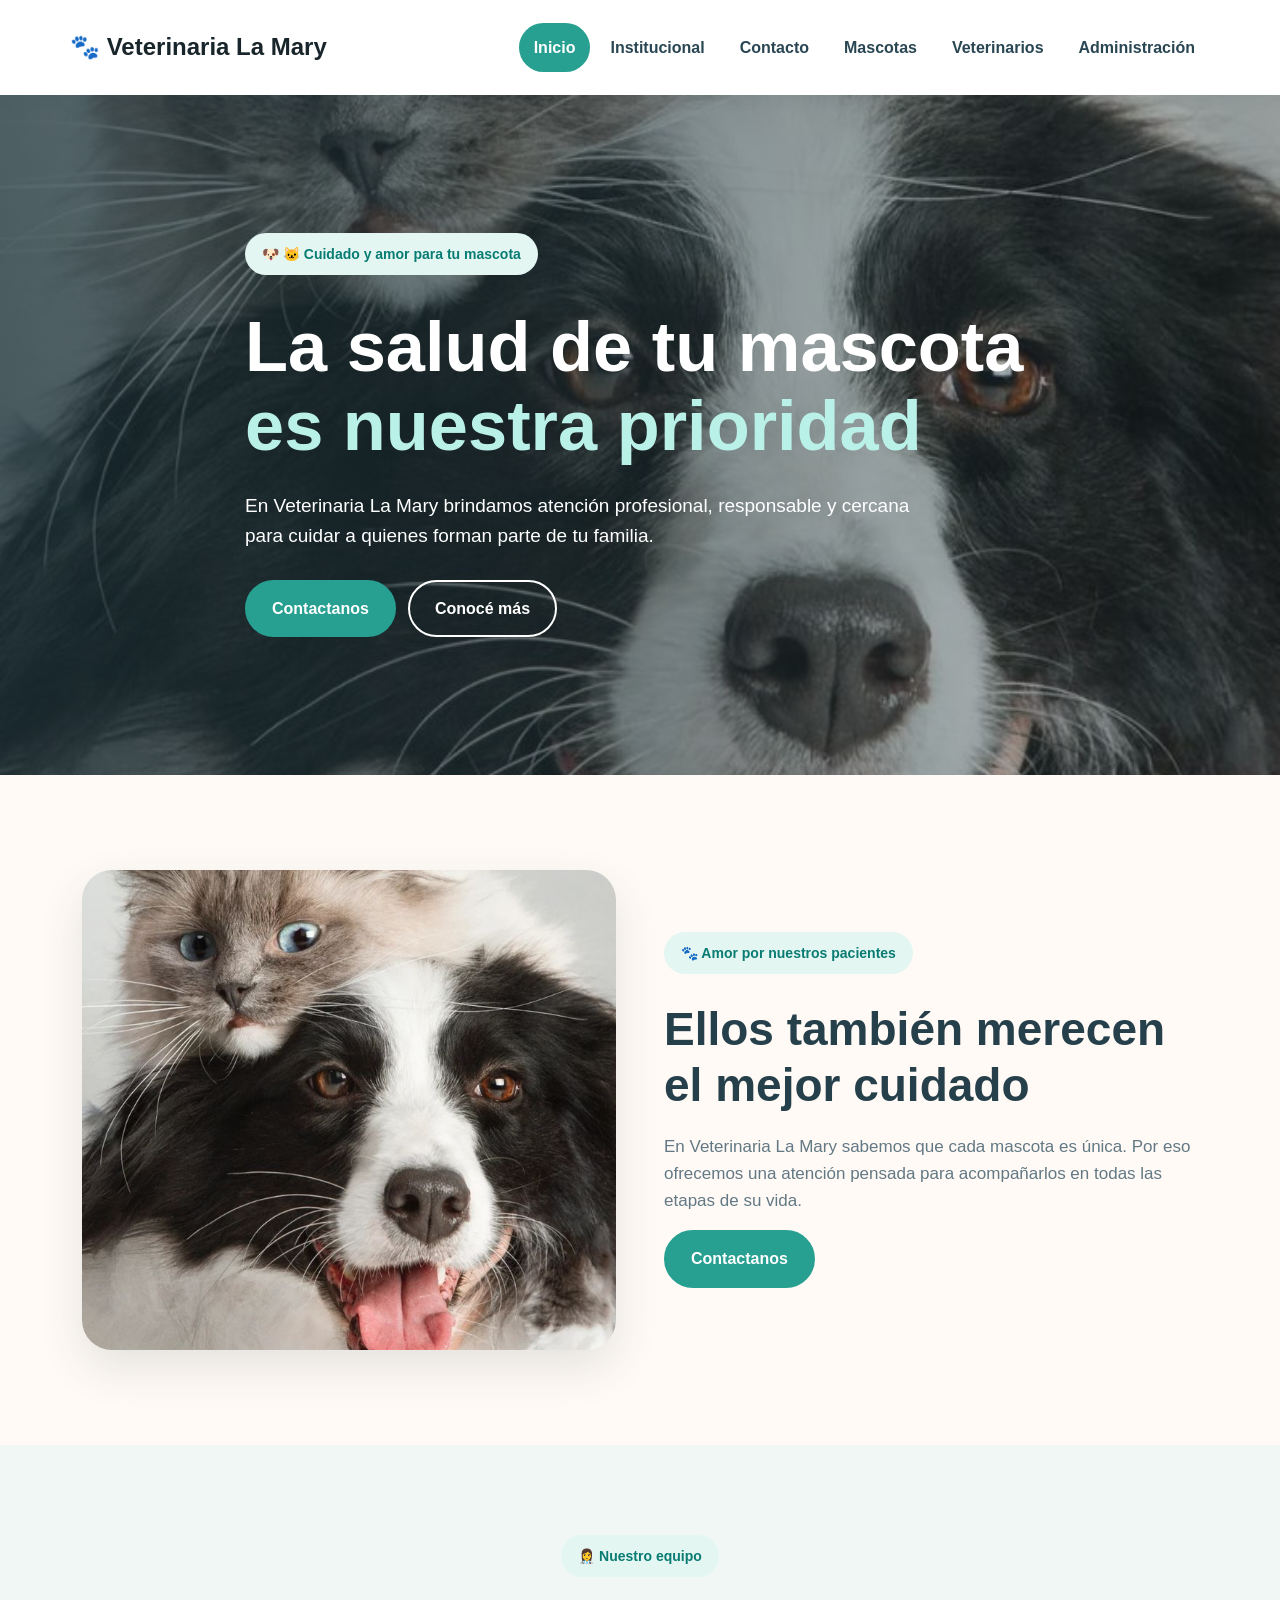
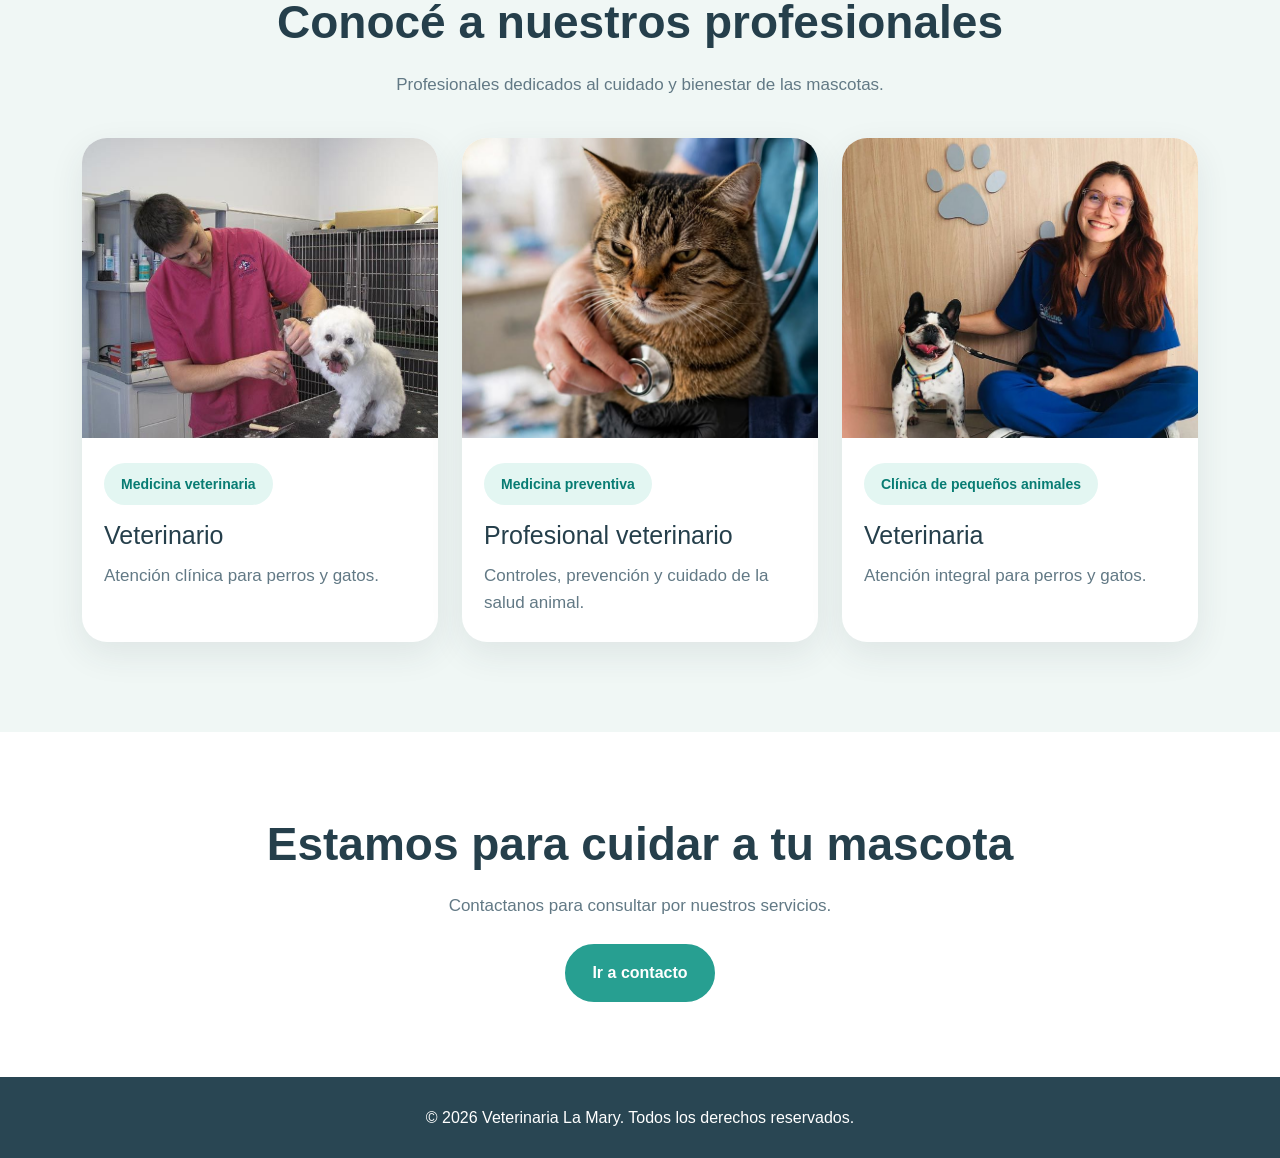
==== commit de64d0e3: "Revise text content for clarity and consistency Updated various text content for clarity and consist" ====
--- a/index.html
+++ b/index.html
@@ -5,14 +5,13 @@
     <meta charset="UTF-8">
     <meta name="viewport" content="width=device-width, initial-scale=1.0">
     <title>Veterinaria La Mary</title>
-    <meta name="description" content="Atención veterinaria profesional para perros y gatos en Veterinaria La Mary.">
+    <meta name="description" content="Atención veterinaria para perros y gatos.">
 
     <link href="https://cdn.jsdelivr.net/npm/bootstrap@5.3.3/dist/css/bootstrap.min.css" rel="stylesheet">
-    <link rel="stylesheet" href="style.css">
+    <link rel="stylesheet" href="style.css?v=4">
 </head>
 <body>
 
-    <!-- NAVEGACIÓN -->
     <header class="site-header">
         <nav class="navbar navbar-expand-lg container">
             <a class="navbar-brand" href="index.html">🐾 Veterinaria La Mary</a>
@@ -38,10 +37,12 @@
     </header>
 
     <main>
-        <!-- PORTADA -->
+        <!-- PORTADA CON LA FOTO DE PERRO Y GATO -->
         <section class="hero">
+            <div class="hero-overlay"></div>
+
             <div class="hero-content">
-                <span class="hero-badge">🐶 🐱 Amor y cuidado para tu mascota</span>
+                <span class="hero-badge">🐶 🐱 Cuidado y amor para tu mascota</span>
 
                 <h1>
                     La salud de tu mascota
@@ -50,8 +51,8 @@
 
                 <p>
                     En Veterinaria La Mary brindamos atención profesional,
-                    responsable y cercana para cuidar a quienes forman parte
-                    de tu familia.
+                    responsable y cercana para cuidar a quienes forman
+                    parte de tu familia.
                 </p>
 
                 <div class="hero-buttons">
@@ -61,7 +62,7 @@
             </div>
         </section>
 
-        <!-- PRESENTACIÓN CON FOTO DE PERRO Y GATO -->
+        <!-- PRESENTACIÓN -->
         <section class="presentation-section">
             <div class="container">
                 <div class="row align-items-center g-5">
@@ -74,8 +75,7 @@
                     </div>
 
                     <div class="col-lg-6">
-                        <span class="section-badge">🐶 🐱 Amor por nuestros pacientes</span>
-
+                        <span class="section-badge">🐾 Amor por nuestros pacientes</span>
                         <h2>Ellos también merecen el mejor cuidado</h2>
 
                         <p>
@@ -84,23 +84,20 @@
                             para acompañarlos en todas las etapas de su vida.
                         </p>
 
-                        <a href="contacto.html" class="button-primary">
-                            Contactanos
-                        </a>
+                        <a href="contacto.html" class="button-primary">Contactanos</a>
                     </div>
                 </div>
             </div>
         </section>
 
-        <!-- PROFESIONALES -->
+        <!-- EQUIPO VETERINARIO -->
         <section class="professionals-section">
             <div class="container">
                 <div class="section-heading">
                     <span class="section-badge">👩‍⚕️ Nuestro equipo</span>
                     <h2>Conocé a nuestros profesionales</h2>
                     <p>
-                        Conocé a algunos de los profesionales que forman
-                        parte de Veterinaria La Mary.
+                        Profesionales dedicados al cuidado y bienestar de las mascotas.
                     </p>
                 </div>
 
@@ -109,13 +106,13 @@
                         <article class="professional-card">
                             <img
                                 src="veterinario1.jpg"
-                                alt="Profesional veterinario"
+                                alt="Veterinario atendiendo a un perro"
                                 class="professional-image"
                                 loading="lazy"
                             >
                             <div class="professional-info">
                                 <span class="section-badge">Medicina veterinaria</span>
-                                <h3>Dra. María López</h3>
+                                <h3>Veterinario</h3>
                                 <p>Atención clínica para perros y gatos.</p>
                             </div>
                         </article>
@@ -125,14 +122,14 @@
                         <article class="professional-card">
                             <img
                                 src="veterinario2.jpg"
-                                alt="Profesional veterinaria"
+                                alt="Profesional veterinario atendiendo a un gato"
                                 class="professional-image"
                                 loading="lazy"
                             >
                             <div class="professional-info">
                                 <span class="section-badge">Medicina preventiva</span>
-                                <h3>Dra. Sofía Martínez</h3>
-                                <p>Controles, vacunación y prevención.</p>
+                                <h3>Profesional veterinario</h3>
+                                <p>Controles, prevención y cuidado de la salud animal.</p>
                             </div>
                         </article>
                     </div>
@@ -141,13 +138,13 @@
                         <article class="professional-card">
                             <img
                                 src="veterinario3.jpg"
-                                alt="Profesional veterinario"
+                                alt="Veterinaria junto a un perro"
                                 class="professional-image"
                                 loading="lazy"
                             >
                             <div class="professional-info">
                                 <span class="section-badge">Clínica de pequeños animales</span>
-                                <h3>Dr. Juan Pérez</h3>
+                                <h3>Veterinaria</h3>
                                 <p>Atención integral para perros y gatos.</p>
                             </div>
                         </article>
@@ -156,17 +153,16 @@
             </div>
         </section>
 
-        <!-- CONTACTO -->
+        <!-- CONTACTO FINAL -->
         <section class="contact-section">
             <div class="container text-center">
                 <h2>Estamos para cuidar a tu mascota</h2>
-                <p>Comunicate con nosotros para obtener más información.</p>
+                <p>Contactanos para consultar por nuestros servicios.</p>
                 <a href="contacto.html" class="button-primary">Ir a contacto</a>
             </div>
         </section>
     </main>
 
-    <!-- PIE DE PÁGINA -->
     <footer class="site-footer">
         <p>© 2026 Veterinaria La Mary. Todos los derechos reservados.</p>
     </footer>
--- a/style.css
+++ b/style.css
@@ -1,6 +1,7 @@
-/* ================================
-   ESTILOS GENERALES
-================================ */
+
+/* =========================
+   CONFIGURACIÓN GENERAL
+========================= */
 
 * {
     box-sizing: border-box;
@@ -14,184 +15,320 @@
     margin: 0;
     font-family: Arial, Helvetica, sans-serif;
     color: #294653;
-    background-color: #fffaf5;
-}
-
-/* ================================
+    background: #fffaf5;
+    line-height: 1.6;
+}
+
+img {
+    display: block;
+    max-width: 100%;
+}
+
+/* =========================
    NAVEGACIÓN
-================================ */
-
-header,
+========================= */
+
+.site-header {
+    position: sticky;
+    top: 0;
+    z-index: 1000;
+    background: #ffffff;
+    box-shadow: 0 3px 15px rgba(35, 60, 65, 0.08);
+}
+
 .navbar {
-    background-color: #ffffff;
-}
-
-.navbar {
-    padding: 18px 5%;
+    min-height: 95px;
+    padding: 15px 0;
 }
 
 .navbar-brand {
-    color: #294653;
-    font-size: 28px;
+    color: #18252b;
+    font-size: 24px;
     font-weight: 800;
-    text-decoration: none;
 }
 
 .navbar-brand:hover {
-    color: #249f91;
+    color: #279f91;
 }
 
 .navbar-nav {
-    gap: 8px;
+    gap: 5px;
 }
 
 .nav-link {
+    padding: 12px 15px !important;
+    border-radius: 28px;
     color: #294653;
     font-weight: 700;
-    padding: 12px 16px !important;
-    border-radius: 30px;
-    text-decoration: none;
+    white-space: nowrap;
 }
 
 .nav-link:hover,
 .nav-link.active {
-    color: #ffffff;
-    background-color: #279f91;
-}
-
-/* ================================
-   PORTADA PRINCIPAL
-================================ */
+    color: #ffffff !important;
+    background: #279f91;
+}
+
+/* =========================
+   PORTADA CON FONDO
+========================= */
 
 .hero {
     min-height: 680px;
-    padding: 100px 8%;
     display: flex;
     align-items: center;
+    padding: 85px 8%;
+    color: #ffffff;
+
     background-image:
         linear-gradient(
-            rgba(30, 61, 70, 0.45),
-            rgba(30, 61, 70, 0.45)
+            90deg,
+            rgba(25, 48, 56, 0.72),
+            rgba(25, 48, 56, 0.30)
         ),
-        url("portada.jpg");
+        url("mascotas.jpg");
+
     background-position: center;
     background-repeat: no-repeat;
     background-size: cover;
-    color: #ffffff;
 }
 
 .hero-content {
     width: 100%;
-    max-width: 800px;
+    max-width: 790px;
     margin: 0 auto;
 }
 
+.hero-badge,
+.section-badge {
+    display: inline-block;
+    padding: 10px 17px;
+    margin-bottom: 18px;
+    border-radius: 30px;
+    background: #e3f6f2;
+    color: #087c73;
+    font-size: 14px;
+    font-weight: 700;
+}
+
 .hero h1 {
-    font-size: clamp(40px, 5vw, 76px);
+    margin: 15px 0 25px;
+    color: #ffffff;
+    font-size: clamp(42px, 5.5vw, 76px);
     font-weight: 800;
-    line-height: 1.15;
-    margin: 30px 0;
+    line-height: 1.12;
+}
+
+.hero h1 span {
+    display: block;
+    color: #b9f0e7;
 }
 
 .hero p {
-    font-size: 20px;
-    line-height: 1.7;
-}
-
-.hero .badge,
-.hero-badge {
+    max-width: 690px;
+    margin-bottom: 28px;
+    font-size: 19px;
+}
+
+.hero-buttons {
+    display: flex;
+    flex-wrap: wrap;
+    gap: 12px;
+}
+
+/* =========================
+   BOTONES
+========================= */
+
+.button-primary,
+.button-outline {
     display: inline-block;
-    padding: 12px 20px;
+    padding: 14px 25px;
+    border: 2px solid #279f91;
+    border-radius: 35px;
+    font-weight: 700;
+    text-decoration: none;
+    transition: 0.2s ease;
+}
+
+.button-primary {
+    background: #279f91;
+    color: #ffffff;
+}
+
+.button-primary:hover {
+    background: #207f75;
+    border-color: #207f75;
+    color: #ffffff;
+}
+
+.button-outline {
+    border-color: #ffffff;
+    background: transparent;
+    color: #ffffff;
+}
+
+.button-outline:hover {
+    background: #ffffff;
+    color: #294653;
+}
+
+/* =========================
+   PRESENTACIÓN
+========================= */
+
+.presentation-section {
+    padding: 95px 0;
+    background: #fffaf5;
+}
+
+.presentation-image {
+    width: 100%;
+    height: 480px;
+    object-fit: cover;
+    object-position: center;
     border-radius: 30px;
-    background-color: #ffffff;
-    color: #167e75;
-    font-weight: 700;
-}
-
-.hero a {
-    display: inline-block;
-    margin: 12px 10px 0 0;
-    padding: 16px 28px;
-    border: 2px solid #ffffff;
-    border-radius: 35px;
-    color: #ffffff;
-    text-decoration: none;
-    font-weight: 700;
-}
-
-.hero a:hover {
-    background-color: #279f91;
-    border-color: #279f91;
-}
-
-/* ================================
-   SECCIONES Y CONTENIDO
-================================ */
-
-section {
-    padding-top: 50px;
-    padding-bottom: 50px;
-}
-
-.container {
-    width: 90%;
-    max-width: 1200px;
-    margin: 0 auto;
-}
-
-h2,
-h3 {
-    color: #294653;
-}
-
-img {
-    max-width: 100%;
-    height: auto;
-}
-
-/* ================================
-   BOTONES
-================================ */
-
-button,
-.btn {
-    cursor: pointer;
-}
-
-.btn-primary {
-    background-color: #279f91;
-    border-color: #279f91;
-}
-
-.btn-primary:hover {
-    background-color: #208579;
-    border-color: #208579;
-}
-
-/* ================================
+    box-shadow: 0 18px 45px rgba(40, 60, 65, 0.12);
+}
+
+.presentation-section h2,
+.professionals-section h2,
+.contact-section h2 {
+    margin: 10px 0 20px;
+    color: #253f4b;
+    font-size: clamp(30px, 4vw, 46px);
+    font-weight: 800;
+    line-height: 1.2;
+}
+
+.presentation-section p,
+.professionals-section p,
+.contact-section p {
+    color: #627985;
+    font-size: 17px;
+}
+
+/* =========================
+   PROFESIONALES
+========================= */
+
+.professionals-section {
+    padding: 90px 0;
+    background: #f0f7f5;
+}
+
+.section-heading {
+    margin-bottom: 40px;
+    text-align: center;
+}
+
+.section-heading h2 {
+    margin-top: 0;
+}
+
+.professional-card {
+    height: 100%;
+    overflow: hidden;
+    border-radius: 25px;
+    background: #ffffff;
+    box-shadow: 0 12px 35px rgba(40, 60, 65, 0.09);
+    transition: transform 0.2s ease;
+}
+
+.professional-card:hover {
+    transform: translateY(-5px);
+}
+
+.professional-image {
+    width: 100%;
+    height: 300px;
+    object-fit: cover;
+    object-position: center;
+    background: #e9f0ed;
+}
+
+.professional-info {
+    padding: 25px 22px;
+}
+
+.professional-info .section-badge {
+    margin-bottom: 15px;
+}
+
+.professional-info h3 {
+    margin-bottom: 12px;
+    color: #253f4b;
+    font-size: 25px;
+}
+
+.professional-info p {
+    margin-bottom: 0;
+}
+
+/* =========================
+   CONTACTO
+========================= */
+
+.contact-section {
+    padding: 75px 20px;
+    background: #ffffff;
+}
+
+.contact-section p {
+    margin-bottom: 25px;
+}
+
+/* =========================
    PIE DE PÁGINA
-================================ */
-
-footer {
-    padding: 25px 5%;
-    background-color: #294653;
+========================= */
+
+.site-footer {
+    padding: 28px 15px;
+    background: #294653;
     color: #ffffff;
     text-align: center;
 }
 
-/* ================================
-   DISEÑO RESPONSIVE
-================================ */
-
-@media (max-width: 768px) {
+.site-footer p {
+    margin: 0;
+}
+
+/* =========================
+   ADAPTACIÓN A CELULARES
+========================= */
+
+@media (max-width: 991px) {
+    .navbar {
+        padding: 15px 20px;
+    }
+
+    .navbar-nav {
+        padding-top: 15px;
+    }
+
+    .nav-link {
+        display: inline-block;
+    }
+
+    .hero {
+        min-height: 600px;
+        padding: 75px 7%;
+        background-position: center;
+    }
+
+    .presentation-image {
+        height: 380px;
+    }
+}
+
+@media (max-width: 576px) {
     .navbar-brand {
-        font-size: 23px;
+        font-size: 20px;
     }
 
     .hero {
-        min-height: 550px;
-        padding: 65px 7%;
-        background-position: center;
+        min-height: 560px;
+        padding: 60px 22px;
     }
 
     .hero h1 {
@@ -202,7 +339,21 @@
         font-size: 17px;
     }
 
-    .navbar-nav {
-        gap: 4px;
-    }
-}
+    .hero-buttons {
+        align-items: flex-start;
+        flex-direction: column;
+    }
+
+    .presentation-section,
+    .professionals-section {
+        padding: 60px 0;
+    }
+
+    .presentation-image {
+        height: 300px;
+    }
+
+    .professional-image {
+        height: 280px;
+    }
+}
